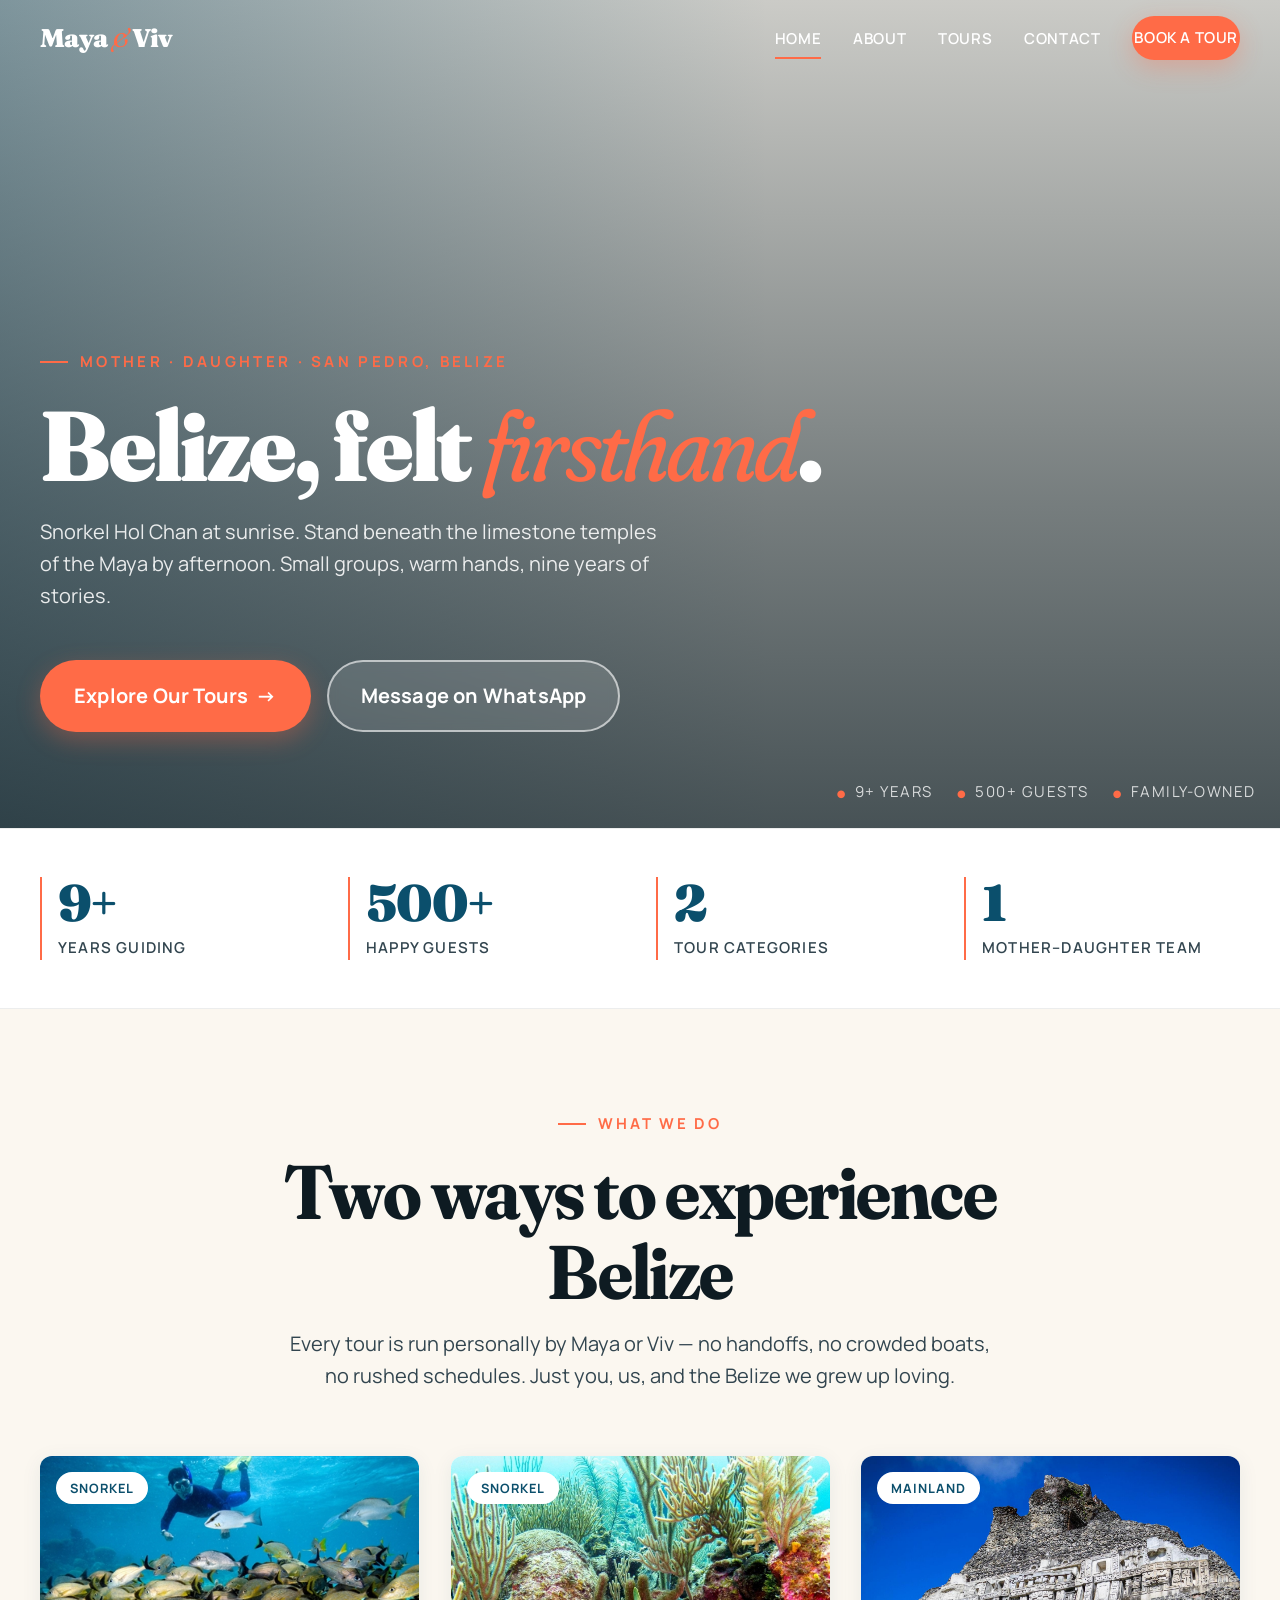
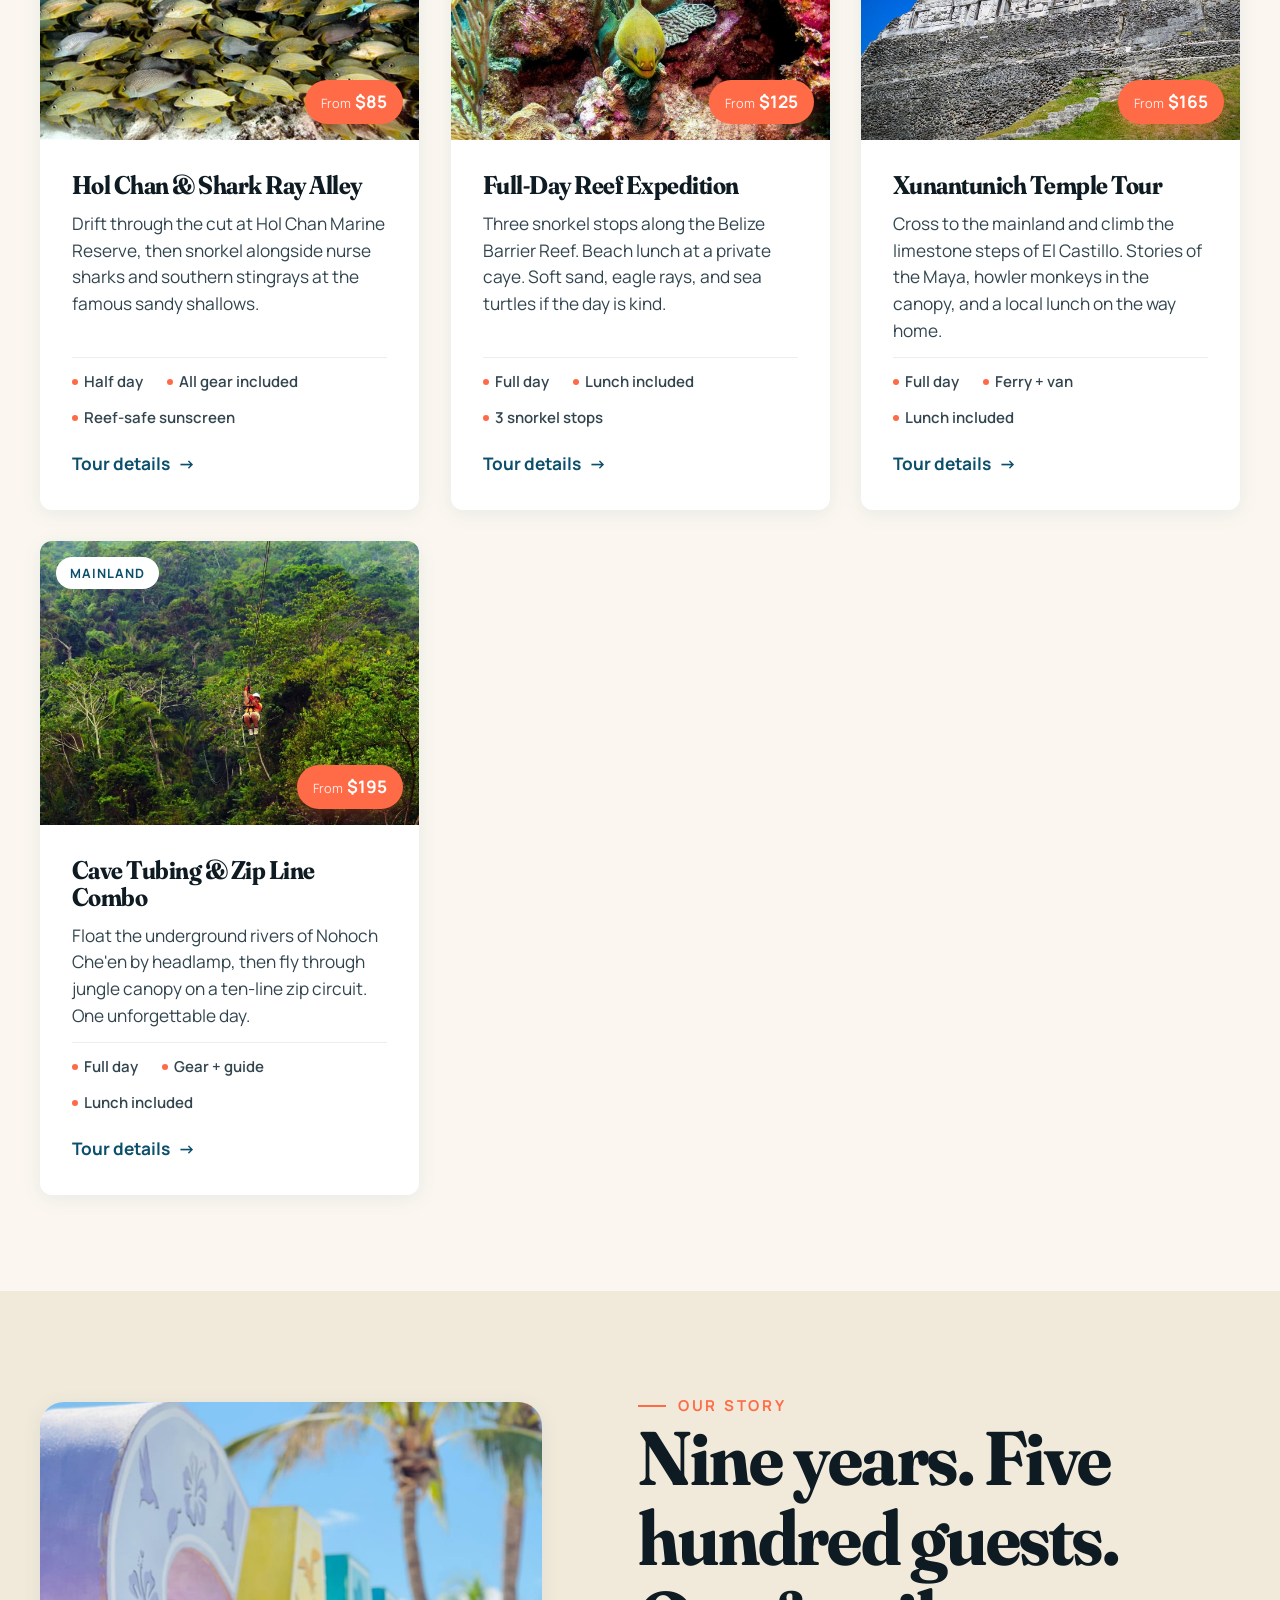
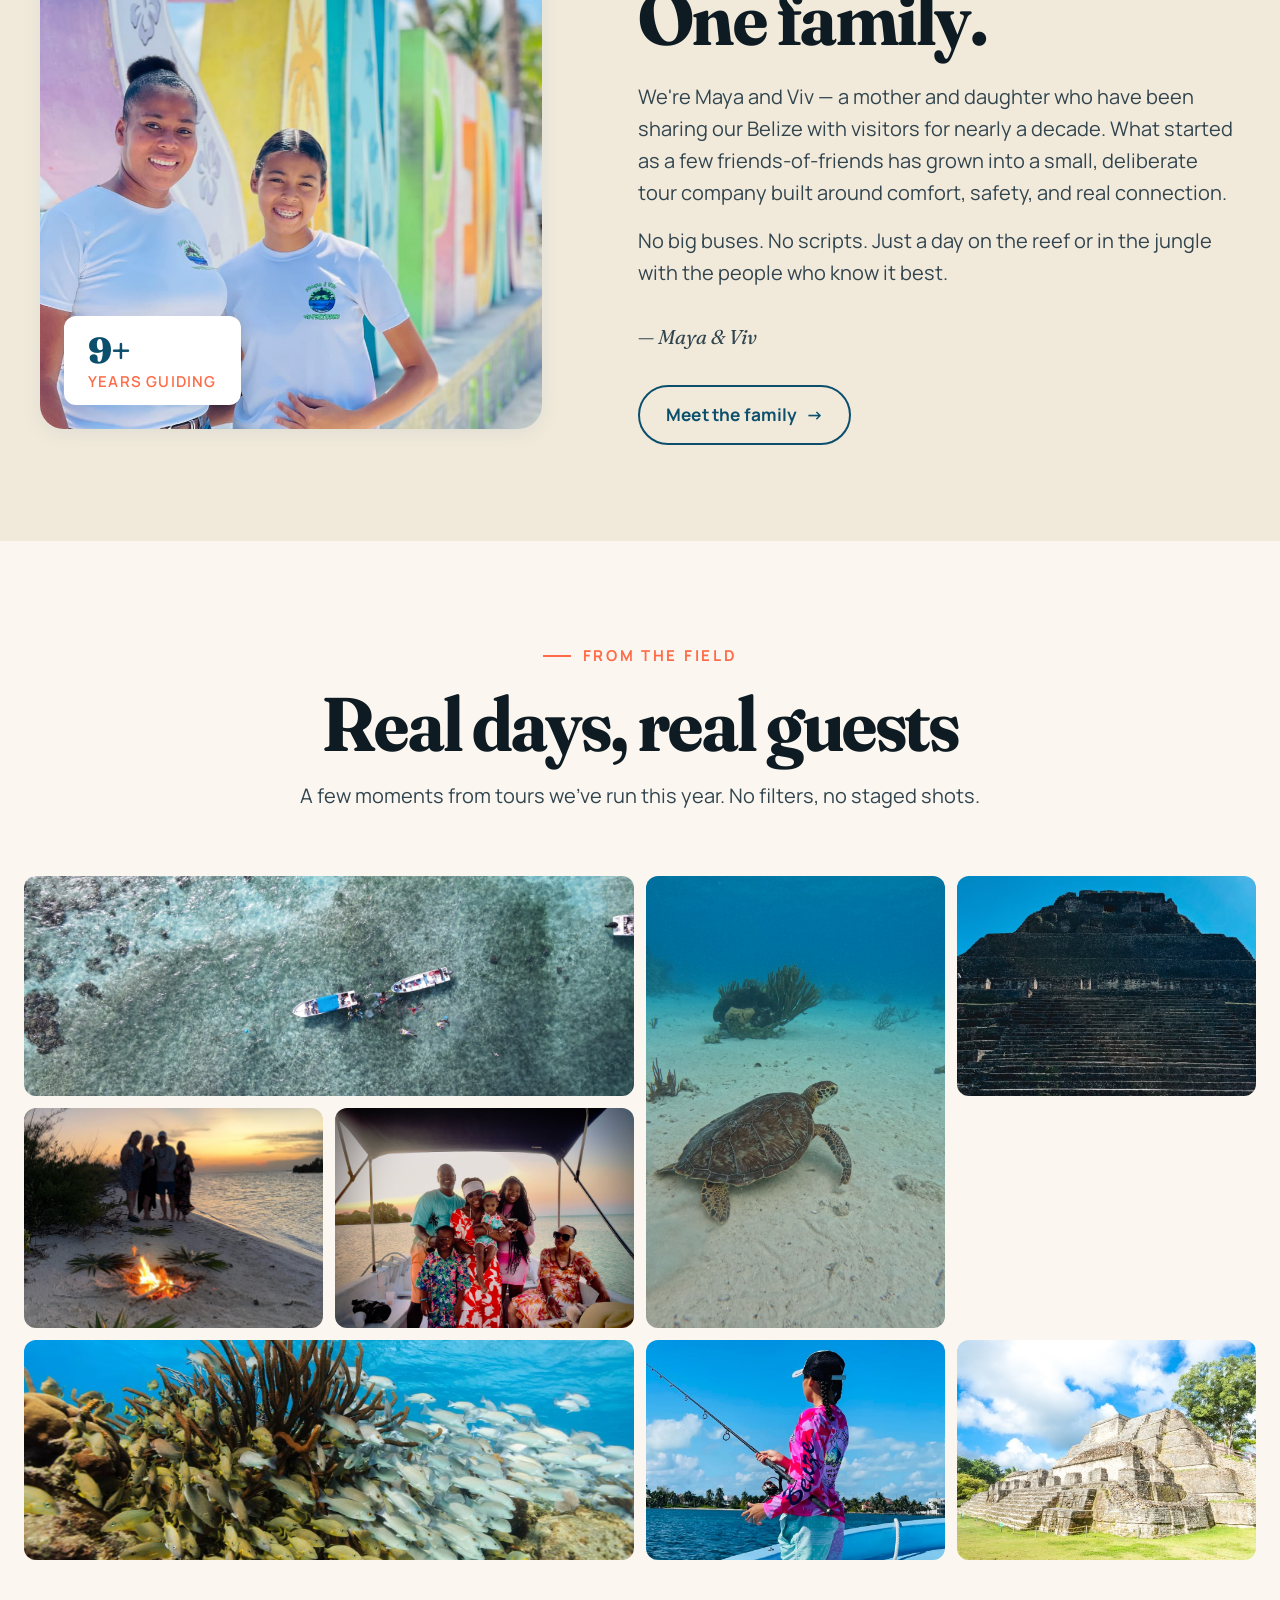
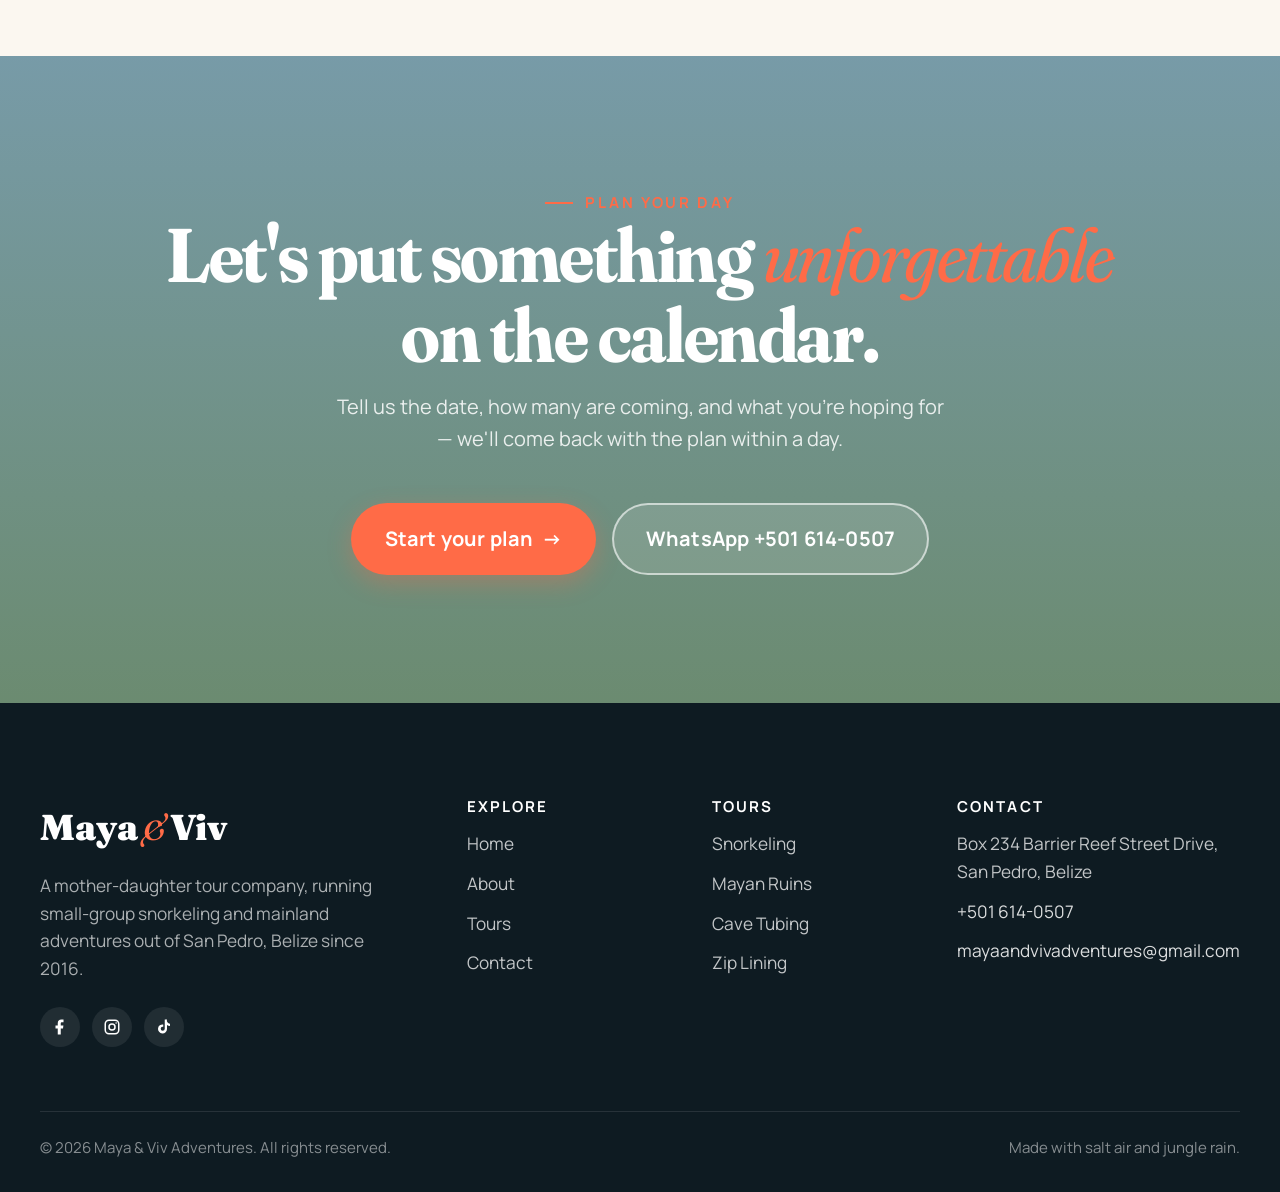
==== index.html @ 6320503e "Initial Maya & Viv Adventures Starter mockup 4-page static site: index, about, tours, contact. Share" ====
<!DOCTYPE html>
<html lang="en">
<head>
  <meta charset="UTF-8" />
  <meta name="viewport" content="width=device-width, initial-scale=1" />
  <title>Maya & Viv Adventures — Belize Tours, Led by Family</title>
  <meta name="description" content="Mother-daughter tour company in San Pedro, Belize. Nine years of small-group snorkeling and mainland adventures across the Belize Barrier Reef and deep into the jungle." />

  <link rel="icon" type="image/svg+xml" href="assets/images/favicon.svg" />
  <link rel="preconnect" href="https://fonts.googleapis.com" />
  <link rel="preconnect" href="https://fonts.gstatic.com" crossorigin />
  <link href="https://fonts.googleapis.com/css2?family=Fraunces:ital,opsz,wght,SOFT@0,9..144,400..900,50..100;1,9..144,400..900,50..100&family=Manrope:wght@400;500;600;700&display=swap" rel="stylesheet" />

  <link rel="stylesheet" href="assets/css/style.css" />
</head>
<body>

  <!-- ===== NAV ===== -->
  <header class="nav" id="nav">
    <div class="container nav-inner">
      <a href="index.html" class="nav-brand" aria-label="Maya & Viv Adventures — Home">
        <span>Maya</span><span class="amp">&amp;</span><span>Viv</span>
      </a>
      <nav aria-label="Primary">
        <ul class="nav-links" id="navLinks">
          <li><a href="index.html" aria-current="page">Home</a></li>
          <li><a href="about.html">About</a></li>
          <li><a href="tours.html">Tours</a></li>
          <li><a href="contact.html">Contact</a></li>
          <li><a href="contact.html" class="btn btn-primary nav-cta">Book a Tour</a></li>
        </ul>
      </nav>
      <button class="nav-toggle" id="navToggle" aria-label="Toggle menu" aria-expanded="false" aria-controls="navLinks">
        <span class="nav-toggle-bar" aria-hidden="true"></span>
      </button>
    </div>
  </header>

  <!-- ===== HERO ===== -->
  <section class="hero" style="--hero-img: url('assets/images/hero-snorkel.jpg');">
    <div class="container">
      <span class="hero-kicker">Mother · Daughter · San Pedro, Belize</span>
      <h1>Belize, felt <em>firsthand</em>.</h1>
      <p class="hero-sub">Snorkel Hol Chan at sunrise. Stand beneath the limestone temples of the Maya by afternoon. Small groups, warm hands, nine years of stories.</p>
      <div class="hero-ctas">
        <a href="tours.html" class="btn btn-primary btn-lg btn-arrow">Explore Our Tours</a>
        <a href="https://wa.me/5016140507" class="btn btn-ghost btn-lg">Message on WhatsApp</a>
      </div>
    </div>
    <div class="hero-meta">
      <span>9+ Years</span>
      <span>500+ Guests</span>
      <span>Family-Owned</span>
    </div>
  </section>

  <!-- ===== TRUST STRIP ===== -->
  <section class="trust-strip">
    <div class="container">
      <div class="trust-grid">
        <div class="trust-item reveal">
          <span class="trust-value">9+</span>
          <span class="trust-label">Years Guiding</span>
        </div>
        <div class="trust-item reveal" data-delay="1">
          <span class="trust-value">500+</span>
          <span class="trust-label">Happy Guests</span>
        </div>
        <div class="trust-item reveal" data-delay="2">
          <span class="trust-value">2</span>
          <span class="trust-label">Tour Categories</span>
        </div>
        <div class="trust-item reveal" data-delay="3">
          <span class="trust-value">1</span>
          <span class="trust-label">Mother–Daughter Team</span>
        </div>
      </div>
    </div>
  </section>

  <!-- ===== FEATURED TOURS ===== -->
  <section class="section" id="tours">
    <div class="container">
      <div class="section-header reveal">
        <span class="eyebrow">What we do</span>
        <h2>Two ways to experience Belize</h2>
        <p>Every tour is run personally by Maya or Viv — no handoffs, no crowded boats, no rushed schedules. Just you, us, and the Belize we grew up loving.</p>
      </div>

      <div class="tour-grid">
        <article class="tour-card reveal">
          <div class="tour-card-media">
            <img src="assets/images/tour-snorkel-1.jpg" alt="Snorkelers over Hol Chan Marine Reserve, Belize" loading="lazy" />
            <span class="tour-card-badge">Snorkel</span>
            <span class="tour-card-price"><small>From</small>$85</span>
          </div>
          <div class="tour-card-body">
            <h3>Hol Chan &amp; Shark Ray Alley</h3>
            <p>Drift through the cut at Hol Chan Marine Reserve, then snorkel alongside nurse sharks and southern stingrays at the famous sandy shallows.</p>
            <div class="tour-card-meta">
              <span>Half day</span>
              <span>All gear included</span>
              <span>Reef-safe sunscreen</span>
            </div>
            <a href="tours.html#snorkel" class="tour-card-link">Tour details</a>
          </div>
        </article>

        <article class="tour-card reveal" data-delay="1">
          <div class="tour-card-media">
            <img src="assets/images/tour-snorkel-2.jpg" alt="Underwater reef photograph from a Belize snorkeling tour" loading="lazy" />
            <span class="tour-card-badge">Snorkel</span>
            <span class="tour-card-price"><small>From</small>$125</span>
          </div>
          <div class="tour-card-body">
            <h3>Full-Day Reef Expedition</h3>
            <p>Three snorkel stops along the Belize Barrier Reef. Beach lunch at a private caye. Soft sand, eagle rays, and sea turtles if the day is kind.</p>
            <div class="tour-card-meta">
              <span>Full day</span>
              <span>Lunch included</span>
              <span>3 snorkel stops</span>
            </div>
            <a href="tours.html#snorkel" class="tour-card-link">Tour details</a>
          </div>
        </article>

        <article class="tour-card reveal" data-delay="2">
          <div class="tour-card-media">
            <img src="assets/images/tour-ruins-1.jpg" alt="Xunantunich Mayan temple complex in western Belize" loading="lazy" />
            <span class="tour-card-badge">Mainland</span>
            <span class="tour-card-price"><small>From</small>$165</span>
          </div>
          <div class="tour-card-body">
            <h3>Xunantunich Temple Tour</h3>
            <p>Cross to the mainland and climb the limestone steps of El Castillo. Stories of the Maya, howler monkeys in the canopy, and a local lunch on the way home.</p>
            <div class="tour-card-meta">
              <span>Full day</span>
              <span>Ferry + van</span>
              <span>Lunch included</span>
            </div>
            <a href="tours.html#mainland" class="tour-card-link">Tour details</a>
          </div>
        </article>

        <article class="tour-card reveal" data-delay="3">
          <div class="tour-card-media">
            <img src="assets/images/tour-cavetubing-1.jpg" alt="Cave tubing adventure in the jungle rivers of Belize" loading="lazy" />
            <span class="tour-card-badge">Mainland</span>
            <span class="tour-card-price"><small>From</small>$195</span>
          </div>
          <div class="tour-card-body">
            <h3>Cave Tubing &amp; Zip Line Combo</h3>
            <p>Float the underground rivers of Nohoch Che'en by headlamp, then fly through jungle canopy on a ten-line zip circuit. One unforgettable day.</p>
            <div class="tour-card-meta">
              <span>Full day</span>
              <span>Gear + guide</span>
              <span>Lunch included</span>
            </div>
            <a href="tours.html#mainland" class="tour-card-link">Tour details</a>
          </div>
        </article>
      </div>
    </div>
  </section>

  <!-- ===== ABOUT TEASER ===== -->
  <section class="section" style="background: var(--sand-deep);">
    <div class="container">
      <div class="split">
        <div class="split-media reveal">
          <img src="assets/images/about-maya-viv.jpg" alt="Maya and Viv, the mother-daughter team in front of the San Pedro sign" loading="lazy" />
          <div class="split-media-badge">
            9+<small>Years Guiding</small>
          </div>
        </div>
        <div class="split-body reveal" data-delay="1">
          <span class="eyebrow">Our story</span>
          <h2>Nine years. Five hundred guests. One family.</h2>
          <p>We're Maya and Viv — a mother and daughter who have been sharing our Belize with visitors for nearly a decade. What started as a few friends-of-friends has grown into a small, deliberate tour company built around comfort, safety, and real connection.</p>
          <p>No big buses. No scripts. Just a day on the reef or in the jungle with the people who know it best.</p>
          <p class="split-signature">— Maya &amp; Viv</p>
          <a href="about.html" class="btn btn-outline btn-arrow">Meet the family</a>
        </div>
      </div>
    </div>
  </section>

  <!-- ===== GALLERY ===== -->
  <section class="section">
    <div class="container-wide">
      <div class="section-header reveal">
        <span class="eyebrow">From the field</span>
        <h2>Real days, real guests</h2>
        <p>A few moments from tours we've run this year. No filters, no staged shots.</p>
      </div>
      <div class="gallery">
        <figure class="gallery-item gallery-item--wide reveal">
          <img src="assets/images/gallery-01.jpg" alt="Aerial view of snorkel boats over the turquoise reef" loading="lazy" />
        </figure>
        <figure class="gallery-item gallery-item--tall reveal" data-delay="1">
          <img src="assets/images/gallery-02.jpg" alt="A green sea turtle gliding over white sand" loading="lazy" />
        </figure>
        <figure class="gallery-item reveal" data-delay="2">
          <img src="assets/images/gallery-03.jpg" alt="Xunantunich Mayan temple stairway" loading="lazy" />
        </figure>
        <figure class="gallery-item reveal" data-delay="3">
          <img src="assets/images/gallery-04.jpg" alt="Beach bonfire at sunset with guests" loading="lazy" />
        </figure>
        <figure class="gallery-item reveal">
          <img src="assets/images/gallery-07.jpg" alt="A family of guests on a sunset boat tour" loading="lazy" />
        </figure>
        <figure class="gallery-item gallery-item--wide reveal" data-delay="1">
          <img src="assets/images/gallery-06.jpg" alt="A school of fish swirling above the reef" loading="lazy" />
        </figure>
        <figure class="gallery-item reveal" data-delay="2">
          <img src="assets/images/gallery-10.jpg" alt="Aerial view of San Pedro waterfront" loading="lazy" />
        </figure>
        <figure class="gallery-item reveal" data-delay="3">
          <img src="assets/images/gallery-11.jpg" alt="A young guest fishing off the bow of the boat" loading="lazy" />
        </figure>
      </div>
    </div>
  </section>

  <!-- ===== BIG CTA BANNER ===== -->
  <section class="cta-banner" style="--cta-img: url('assets/images/cta-banner.jpg');">
    <div class="container reveal">
      <span class="eyebrow" style="color: var(--coral);">Plan your day</span>
      <h2>Let's put something <em>unforgettable</em> on the calendar.</h2>
      <p>Tell us the date, how many are coming, and what you're hoping for — we'll come back with the plan within a day.</p>
      <div class="hero-ctas">
        <a href="contact.html" class="btn btn-primary btn-lg btn-arrow">Start your plan</a>
        <a href="https://wa.me/5016140507" class="btn btn-ghost btn-lg">WhatsApp +501 614-0507</a>
      </div>
    </div>
  </section>

  <!-- ===== FOOTER ===== -->
  <footer class="footer">
    <div class="container">
      <div class="footer-grid">
        <div class="footer-col footer-col--brand">
          <span class="footer-brand">Maya<span class="amp">&amp;</span>Viv</span>
          <p class="footer-about">A mother-daughter tour company, running small-group snorkeling and mainland adventures out of San Pedro, Belize since 2016.</p>
          <div class="footer-social" aria-label="Social media">
            <a href="https://facebook.com" aria-label="Facebook" target="_blank" rel="noopener">
              <svg viewBox="0 0 24 24" fill="currentColor" aria-hidden="true"><path d="M13 22v-8h3l.5-4H13V7.5c0-1.1.4-1.8 2-1.8h1.7V2.1C16.4 2 15.1 2 13.7 2 10.9 2 9 3.7 9 6.9V10H6v4h3v8h4z"/></svg>
            </a>
            <a href="https://instagram.com" aria-label="Instagram" target="_blank" rel="noopener">
              <svg viewBox="0 0 24 24" fill="none" stroke="currentColor" stroke-width="2" aria-hidden="true"><rect x="3" y="3" width="18" height="18" rx="5"/><circle cx="12" cy="12" r="4"/><circle cx="17.5" cy="6.5" r="1" fill="currentColor" stroke="none"/></svg>
            </a>
            <a href="https://tiktok.com" aria-label="TikTok" target="_blank" rel="noopener">
              <svg viewBox="0 0 24 24" fill="currentColor" aria-hidden="true"><path d="M16 2h-3v12.3a2.7 2.7 0 1 1-2.7-2.7c.2 0 .5 0 .7.1V8.6a6 6 0 1 0 5 5.9V9.3a7.1 7.1 0 0 0 4 1.2V7.5A4.1 4.1 0 0 1 16 2z"/></svg>
            </a>
          </div>
        </div>

        <div class="footer-col">
          <h4>Explore</h4>
          <ul class="footer-list">
            <li><a href="index.html">Home</a></li>
            <li><a href="about.html">About</a></li>
            <li><a href="tours.html">Tours</a></li>
            <li><a href="contact.html">Contact</a></li>
          </ul>
        </div>

        <div class="footer-col">
          <h4>Tours</h4>
          <ul class="footer-list">
            <li><a href="tours.html#snorkel">Snorkeling</a></li>
            <li><a href="tours.html#mainland">Mayan Ruins</a></li>
            <li><a href="tours.html#mainland">Cave Tubing</a></li>
            <li><a href="tours.html#mainland">Zip Lining</a></li>
          </ul>
        </div>

        <div class="footer-col footer-contact">
          <h4>Contact</h4>
          <p>Box 234 Barrier Reef Street Drive,<br>San Pedro, Belize</p>
          <p><a href="tel:+5016140507">+501 614-0507</a></p>
          <p><a href="mailto:mayaandvivadventures@gmail.com">mayaandvivadventures@gmail.com</a></p>
        </div>
      </div>

      <div class="footer-bottom">
        <span>© <span id="year"></span> Maya &amp; Viv Adventures. All rights reserved.</span>
        <span>Made with salt air and jungle rain.</span>
      </div>
    </div>
  </footer>

  <script src="assets/js/main.js" defer></script>
</body>
</html>
---- assets/css/style.css ----
/* =========================================================
   Maya & Viv Adventures — Shared Stylesheet
   Design tokens, layout primitives, page sections
   ========================================================= */

/* ---------- Reset ---------- */
*,
*::before,
*::after { box-sizing: border-box; }

html { -webkit-text-size-adjust: 100%; scroll-behavior: smooth; }

body,
h1, h2, h3, h4, h5, h6,
p, figure, blockquote, dl, dd { margin: 0; }

ul[role="list"],
ol[role="list"] { list-style: none; padding: 0; }

a { color: inherit; text-decoration: none; }

img, picture, video, svg {
  display: block;
  max-width: 100%;
  height: auto;
}

button {
  font: inherit;
  cursor: pointer;
  border: 0;
  background: none;
  color: inherit;
}

input, textarea, select {
  font: inherit;
  color: inherit;
}

/* ---------- Design tokens ---------- */
:root {
  /* palette */
  --ink: #0E1B22;
  --ink-soft: #32454F;
  --sand: #FBF7F0;
  --sand-deep: #F1EADB;
  --blue-deep: #0B4F6C;
  --blue-mid: #1B98B8;
  --blue-pale: #CFE9F1;
  --green: #2E5D3A;
  --green-mid: #4F8659;
  --coral: #FF6B47;
  --coral-deep: #E54F2C;
  --white: #FFFFFF;
  --line: rgba(14, 27, 34, 0.08);

  /* typography */
  --display: "Fraunces", "Times New Roman", serif;
  --body: "Manrope", system-ui, -apple-system, "Segoe UI", sans-serif;

  /* type scale (fluid) */
  --step--2: clamp(0.75rem, 0.72rem + 0.15vw, 0.80rem);
  --step--1: clamp(0.88rem, 0.84rem + 0.2vw, 0.94rem);
  --step-0:  clamp(1rem, 0.95rem + 0.25vw, 1.08rem);
  --step-1:  clamp(1.125rem, 1.05rem + 0.4vw, 1.25rem);
  --step-2:  clamp(1.375rem, 1.25rem + 0.6vw, 1.6rem);
  --step-3:  clamp(1.75rem, 1.5rem + 1.2vw, 2.25rem);
  --step-4:  clamp(2.25rem, 1.9rem + 1.7vw, 3.2rem);
  --step-5:  clamp(3rem, 2.4rem + 3vw, 4.75rem);
  --step-6:  clamp(3.75rem, 3rem + 4vw, 6.5rem);

  /* spacing */
  --s-1: 4px;
  --s-2: 8px;
  --s-3: 12px;
  --s-4: 16px;
  --s-5: 24px;
  --s-6: 32px;
  --s-7: 48px;
  --s-8: 64px;
  --s-9: 96px;
  --s-10: 128px;

  /* radii */
  --r-input: 4px;
  --r-card: 12px;
  --r-block: 24px;
  --r-pill: 999px;

  /* shadows */
  --shadow-soft: 0 4px 20px rgba(11, 79, 108, 0.08);
  --shadow-lift: 0 16px 40px rgba(11, 79, 108, 0.18);
  --shadow-inset-top: inset 0 1px 0 rgba(255,255,255,0.5);

  /* motion */
  --ease: cubic-bezier(0.22, 1, 0.36, 1);
  --t-fast: 160ms;
  --t-base: 320ms;
  --t-slow: 600ms;

  /* layout */
  --container: 1200px;
  --container-wide: 1360px;
  --header-h: 76px;
}

/* ---------- Base typography ---------- */
body {
  font-family: var(--body);
  font-size: var(--step-0);
  line-height: 1.6;
  color: var(--ink);
  background: var(--sand);
  -webkit-font-smoothing: antialiased;
  -moz-osx-font-smoothing: grayscale;
  overflow-x: hidden;
}

h1, h2, h3, h4 {
  font-family: var(--display);
  font-weight: 700;
  line-height: 1.05;
  letter-spacing: -0.02em;
  color: var(--ink);
  font-variation-settings: "opsz" 144, "SOFT" 50;
}

h1 { font-size: var(--step-6); font-weight: 900; }
h2 { font-size: var(--step-5); }
h3 { font-size: var(--step-3); }
h4 { font-size: var(--step-2); letter-spacing: -0.01em; }

p { max-width: 62ch; }

.eyebrow {
  font-family: var(--body);
  font-weight: 700;
  font-size: var(--step--1);
  letter-spacing: 0.18em;
  text-transform: uppercase;
  color: var(--coral);
  display: inline-flex;
  align-items: center;
  gap: var(--s-3);
}

.eyebrow::before {
  content: "";
  width: 28px; height: 2px;
  background: var(--coral);
  display: inline-block;
}

/* ---------- Layout primitives ---------- */
.container {
  width: min(100% - 2 * var(--s-5), var(--container));
  margin-inline: auto;
}

.container-wide {
  width: min(100% - 2 * var(--s-5), var(--container-wide));
  margin-inline: auto;
}

.section {
  padding-block: var(--s-9);
}

@media (max-width: 768px) {
  .section { padding-block: var(--s-8); }
}

.section-header {
  text-align: center;
  max-width: 720px;
  margin-inline: auto;
  margin-bottom: var(--s-8);
}

.section-header .eyebrow { margin-bottom: var(--s-4); }
.section-header h2 { margin-bottom: var(--s-4); }
.section-header p { margin-inline: auto; color: var(--ink-soft); font-size: var(--step-1); }

/* ---------- Buttons ---------- */
.btn {
  display: inline-flex;
  align-items: center;
  gap: var(--s-2);
  padding: 14px 26px;
  border-radius: var(--r-pill);
  font-weight: 700;
  font-size: var(--step-0);
  letter-spacing: 0.01em;
  transition: transform var(--t-fast) var(--ease),
              background var(--t-fast) var(--ease),
              color var(--t-fast) var(--ease),
              box-shadow var(--t-base) var(--ease);
  white-space: nowrap;
  cursor: pointer;
  border: 2px solid transparent;
}

.btn:hover { transform: translateY(-2px); }
.btn:active { transform: translateY(0); }

.btn-primary {
  background: var(--coral);
  color: var(--white);
  box-shadow: 0 8px 24px rgba(255, 107, 71, 0.32);
}
.btn-primary:hover {
  background: var(--coral-deep);
  box-shadow: 0 12px 32px rgba(229, 79, 44, 0.4);
}

.btn-ghost {
  background: rgba(255,255,255,0.12);
  color: var(--white);
  border-color: rgba(255,255,255,0.6);
  backdrop-filter: blur(6px);
}
.btn-ghost:hover {
  background: var(--white);
  color: var(--blue-deep);
  border-color: var(--white);
}

.btn-outline {
  background: transparent;
  color: var(--blue-deep);
  border-color: var(--blue-deep);
}
.btn-outline:hover {
  background: var(--blue-deep);
  color: var(--white);
}

.btn-lg { padding: 18px 32px; font-size: var(--step-1); }

.btn-arrow::after {
  content: "→";
  transition: transform var(--t-base) var(--ease);
}
.btn-arrow:hover::after { transform: translateX(4px); }

/* ---------- Nav ---------- */
.nav {
  position: fixed;
  inset: 0 0 auto 0;
  z-index: 100;
  transition: background var(--t-base) var(--ease),
              backdrop-filter var(--t-base) var(--ease),
              box-shadow var(--t-base) var(--ease);
}

.nav-inner {
  height: var(--header-h);
  display: flex;
  align-items: center;
  justify-content: space-between;
  gap: var(--s-6);
}

.nav--solid {
  background: rgba(251, 247, 240, 0.92);
  backdrop-filter: blur(12px);
  box-shadow: 0 1px 0 var(--line);
}

.nav-brand {
  font-family: var(--display);
  font-weight: 900;
  font-size: var(--step-2);
  letter-spacing: -0.02em;
  color: var(--white);
  display: inline-flex;
  align-items: baseline;
  gap: 2px;
  transition: color var(--t-base) var(--ease);
}

.nav-brand .amp {
  color: var(--coral);
  font-style: italic;
  font-weight: 400;
  font-family: var(--display);
  padding: 0 2px;
}

.nav--solid .nav-brand { color: var(--blue-deep); }

.nav-links {
  display: flex;
  gap: var(--s-6);
  list-style: none;
  padding: 0; margin: 0;
  align-items: center;
}

.nav-links a {
  font-size: var(--step--1);
  font-weight: 600;
  color: var(--white);
  letter-spacing: 0.04em;
  text-transform: uppercase;
  position: relative;
  padding: var(--s-2) 0;
  transition: color var(--t-base) var(--ease);
}

.nav--solid .nav-links a { color: var(--ink); }

.nav-links a::after {
  content: "";
  position: absolute;
  inset: auto 0 -2px 0;
  height: 2px;
  background: var(--coral);
  transform: scaleX(0);
  transform-origin: left;
  transition: transform var(--t-base) var(--ease);
}

.nav-links a:hover::after,
.nav-links a[aria-current="page"]::after { transform: scaleX(1); }

.nav-cta {
  padding: 10px 20px;
  font-size: var(--step--1);
}

.nav-toggle {
  display: none;
  width: 40px; height: 40px;
  border-radius: 6px;
  align-items: center;
  justify-content: center;
  color: var(--white);
  transition: color var(--t-base) var(--ease);
}

.nav--solid .nav-toggle { color: var(--ink); }

.nav-toggle-bar {
  width: 22px;
  height: 2px;
  background: currentColor;
  position: relative;
}
.nav-toggle-bar::before,
.nav-toggle-bar::after {
  content: "";
  position: absolute;
  left: 0;
  width: 22px;
  height: 2px;
  background: currentColor;
  transition: transform var(--t-base) var(--ease),
              top var(--t-base) var(--ease);
}
.nav-toggle-bar::before { top: -7px; }
.nav-toggle-bar::after { top: 7px; }

.nav-toggle[aria-expanded="true"] .nav-toggle-bar { background: transparent; }
.nav-toggle[aria-expanded="true"] .nav-toggle-bar::before { top: 0; transform: rotate(45deg); }
.nav-toggle[aria-expanded="true"] .nav-toggle-bar::after { top: 0; transform: rotate(-45deg); }

@media (max-width: 900px) {
  .nav-toggle { display: inline-flex; }
  .nav-links {
    position: fixed;
    inset: var(--header-h) 0 0 0;
    flex-direction: column;
    background: var(--sand);
    padding: var(--s-8) var(--s-6);
    gap: var(--s-6);
    align-items: flex-start;
    transform: translateX(100%);
    transition: transform var(--t-base) var(--ease);
    box-shadow: -8px 0 24px rgba(0,0,0,0.05);
  }
  .nav-links[data-open="true"] { transform: translateX(0); }
  .nav-links a {
    color: var(--ink);
    font-size: var(--step-2);
    font-family: var(--display);
    font-weight: 700;
    letter-spacing: -0.01em;
    text-transform: none;
  }
  .nav-cta { align-self: flex-start; margin-top: var(--s-4); }
}

/* ---------- Hero ---------- */
.hero {
  position: relative;
  min-height: 92vh;
  display: flex;
  align-items: flex-end;
  padding-top: calc(var(--header-h) + var(--s-7));
  padding-bottom: var(--s-9);
  color: var(--white);
  overflow: hidden;
  isolation: isolate;
}

.hero::before {
  content: "";
  position: absolute;
  inset: 0;
  background-image: var(--hero-img, linear-gradient(135deg, var(--blue-deep), var(--blue-mid)));
  background-size: cover;
  background-position: center;
  z-index: -2;
  transform: scale(1.04);
}

.hero::after {
  content: "";
  position: absolute;
  inset: 0;
  background:
    linear-gradient(180deg, rgba(11,27,34,0.2) 0%, rgba(11,27,34,0.55) 60%, rgba(11,27,34,0.75) 100%),
    linear-gradient(90deg, rgba(11,79,108,0.4) 0%, rgba(11,79,108,0) 60%);
  z-index: -1;
}

.hero-kicker {
  font-family: var(--body);
  font-weight: 700;
  letter-spacing: 0.22em;
  text-transform: uppercase;
  font-size: var(--step--1);
  color: var(--coral);
  margin-bottom: var(--s-5);
  display: inline-flex;
  align-items: center;
  gap: var(--s-3);
}
.hero-kicker::before {
  content: "";
  display: inline-block;
  width: 28px; height: 2px; background: var(--coral);
}

.hero h1 {
  color: var(--white);
  max-width: 16ch;
  font-size: var(--step-6);
  font-weight: 900;
  line-height: 0.95;
  margin-bottom: var(--s-5);
}

.hero h1 em {
  font-style: italic;
  font-weight: 400;
  color: var(--coral);
  font-family: var(--display);
  font-variation-settings: "opsz" 144, "SOFT" 100;
}

.hero-sub {
  max-width: 52ch;
  font-size: var(--step-1);
  color: rgba(255,255,255,0.88);
  margin-bottom: var(--s-7);
}

.hero-ctas {
  display: flex;
  flex-wrap: wrap;
  gap: var(--s-4);
}

.hero-meta {
  position: absolute;
  right: var(--s-5);
  bottom: var(--s-5);
  display: flex;
  gap: var(--s-5);
  align-items: center;
  color: rgba(255,255,255,0.78);
  font-size: var(--step--1);
  letter-spacing: 0.1em;
  text-transform: uppercase;
  z-index: 1;
}

.hero-meta span::before {
  content: "●";
  color: var(--coral);
  margin-right: var(--s-2);
  font-size: 10px;
}

@media (max-width: 768px) {
  .hero-meta { display: none; }
}

/* hero — inner pages (shorter, gradient only) */
.page-hero {
  position: relative;
  padding-top: calc(var(--header-h) + var(--s-9));
  padding-bottom: var(--s-8);
  color: var(--white);
  overflow: hidden;
  isolation: isolate;
}

.page-hero::before {
  content: "";
  position: absolute;
  inset: 0;
  background-image: var(--hero-img, linear-gradient(135deg, var(--blue-deep), var(--blue-mid)));
  background-size: cover;
  background-position: center;
  z-index: -2;
}

.page-hero::after {
  content: "";
  position: absolute;
  inset: 0;
  background: linear-gradient(180deg, rgba(11,79,108,0.55), rgba(11,27,34,0.82));
  z-index: -1;
}

.page-hero h1 {
  color: var(--white);
  font-size: var(--step-5);
  max-width: 18ch;
}
.page-hero h1 em {
  font-style: italic;
  font-weight: 400;
  color: var(--coral);
}
.page-hero p {
  color: rgba(255,255,255,0.85);
  font-size: var(--step-1);
  margin-top: var(--s-4);
  max-width: 52ch;
}
.page-hero .eyebrow { color: var(--coral); margin-bottom: var(--s-5); }

/* ---------- Trust strip ---------- */
.trust-strip {
  background: var(--white);
  padding: var(--s-7) 0;
  border-block: 1px solid var(--line);
}

.trust-grid {
  display: grid;
  grid-template-columns: repeat(4, 1fr);
  gap: var(--s-6);
  align-items: center;
}

.trust-item {
  display: flex;
  flex-direction: column;
  align-items: flex-start;
  gap: var(--s-2);
  padding-left: var(--s-4);
  border-left: 2px solid var(--coral);
}

.trust-value {
  font-family: var(--display);
  font-weight: 900;
  font-size: var(--step-4);
  color: var(--blue-deep);
  line-height: 1;
  letter-spacing: -0.03em;
}

.trust-label {
  font-size: var(--step--1);
  color: var(--ink-soft);
  letter-spacing: 0.08em;
  text-transform: uppercase;
  font-weight: 600;
}

@media (max-width: 900px) {
  .trust-grid { grid-template-columns: repeat(2, 1fr); gap: var(--s-6) var(--s-5); }
}

/* ---------- Tour cards ---------- */
.tour-grid {
  display: grid;
  grid-template-columns: repeat(auto-fit, minmax(280px, 1fr));
  gap: var(--s-6);
}

.tour-grid--2 { grid-template-columns: repeat(2, 1fr); }
@media (max-width: 900px) { .tour-grid--2 { grid-template-columns: 1fr; } }

.tour-card {
  position: relative;
  background: var(--white);
  border-radius: var(--r-card);
  overflow: hidden;
  box-shadow: var(--shadow-soft);
  display: flex;
  flex-direction: column;
  transition: transform var(--t-base) var(--ease),
              box-shadow var(--t-base) var(--ease);
}

.tour-card:hover {
  transform: translateY(-6px);
  box-shadow: var(--shadow-lift);
}

.tour-card-media {
  position: relative;
  aspect-ratio: 4 / 3;
  overflow: hidden;
}

.tour-card-media img {
  width: 100%;
  height: 100%;
  object-fit: cover;
  transition: transform var(--t-slow) var(--ease),
              filter var(--t-slow) var(--ease);
}

.tour-card:hover .tour-card-media img {
  transform: scale(1.06);
  filter: brightness(1.04) saturate(1.08);
}

.tour-card-badge {
  position: absolute;
  top: var(--s-4);
  left: var(--s-4);
  background: var(--white);
  color: var(--blue-deep);
  padding: 6px 14px;
  border-radius: var(--r-pill);
  font-size: var(--step--2);
  font-weight: 700;
  letter-spacing: 0.08em;
  text-transform: uppercase;
}

.tour-card-price {
  position: absolute;
  bottom: var(--s-4);
  right: var(--s-4);
  background: var(--coral);
  color: var(--white);
  padding: 8px 16px;
  border-radius: var(--r-pill);
  font-weight: 700;
  font-size: var(--step-0);
  box-shadow: 0 8px 20px rgba(255,107,71,0.35);
}
.tour-card-price small {
  font-size: var(--step--2);
  font-weight: 400;
  opacity: 0.85;
  margin-right: 4px;
}

.tour-card-body {
  padding: var(--s-6);
  display: flex;
  flex-direction: column;
  gap: var(--s-3);
  flex-grow: 1;
}

.tour-card-body h3 {
  font-size: var(--step-2);
  margin-bottom: 0;
}

.tour-card-body p {
  color: var(--ink-soft);
  font-size: var(--step-0);
  line-height: 1.55;
}

.tour-card-meta {
  display: flex;
  flex-wrap: wrap;
  gap: var(--s-3) var(--s-5);
  font-size: var(--step--1);
  color: var(--ink-soft);
  font-weight: 600;
  padding-top: var(--s-3);
  border-top: 1px solid var(--line);
  margin-top: auto;
}

.tour-card-meta span {
  display: inline-flex;
  align-items: center;
  gap: 6px;
}

.tour-card-meta span::before {
  content: "";
  display: inline-block;
  width: 6px; height: 6px;
  background: var(--coral);
  border-radius: 50%;
}

.tour-card-link {
  display: inline-flex;
  align-items: center;
  gap: var(--s-2);
  color: var(--blue-deep);
  font-weight: 700;
  font-size: var(--step-0);
  margin-top: var(--s-2);
  transition: gap var(--t-base) var(--ease), color var(--t-base) var(--ease);
}
.tour-card-link::after { content: "→"; transition: transform var(--t-base) var(--ease); }
.tour-card-link:hover { color: var(--coral); }
.tour-card-link:hover::after { transform: translateX(6px); }

/* ---------- About teaser (split) ---------- */
.split {
  display: grid;
  grid-template-columns: 5fr 6fr;
  gap: var(--s-9);
  align-items: center;
}

.split--reverse { grid-template-columns: 6fr 5fr; }
.split--reverse .split-media { order: 2; }

@media (max-width: 900px) {
  .split { grid-template-columns: 1fr; gap: var(--s-7); }
  .split--reverse .split-media { order: 0; }
}

.split-media {
  position: relative;
  border-radius: var(--r-block);
  overflow: hidden;
  aspect-ratio: 4 / 5;
  box-shadow: var(--shadow-soft);
}
.split-media img {
  width: 100%; height: 100%;
  object-fit: cover;
}

.split-media-badge {
  position: absolute;
  bottom: var(--s-5);
  left: var(--s-5);
  background: var(--white);
  color: var(--blue-deep);
  padding: var(--s-4) var(--s-5);
  border-radius: var(--r-card);
  font-family: var(--display);
  font-weight: 900;
  font-size: var(--step-3);
  line-height: 1;
  letter-spacing: -0.02em;
  box-shadow: var(--shadow-soft);
}
.split-media-badge small {
  display: block;
  font-family: var(--body);
  font-weight: 600;
  font-size: var(--step--1);
  color: var(--coral);
  margin-top: 6px;
  letter-spacing: 0.08em;
  text-transform: uppercase;
}

.split-body h2 { margin-bottom: var(--s-5); }
.split-body p { margin-bottom: var(--s-4); font-size: var(--step-1); color: var(--ink-soft); }
.split-body p:last-of-type { margin-bottom: var(--s-6); }

.split-signature {
  font-family: var(--display);
  font-style: italic;
  font-weight: 400;
  color: var(--blue-deep);
  font-size: var(--step-2);
  margin-top: var(--s-6);
}

/* ---------- Gallery ---------- */
.gallery {
  display: grid;
  grid-template-columns: repeat(4, 1fr);
  grid-auto-rows: 220px;
  gap: var(--s-3);
}

.gallery-item {
  position: relative;
  overflow: hidden;
  border-radius: var(--r-card);
  background: var(--sand-deep);
}

.gallery-item img {
  width: 100%; height: 100%;
  object-fit: cover;
  transition: transform var(--t-slow) var(--ease),
              filter var(--t-base) var(--ease);
}

.gallery-item:hover img {
  transform: scale(1.08);
  filter: brightness(1.05) saturate(1.1);
}

.gallery-item--wide { grid-column: span 2; }
.gallery-item--tall { grid-row: span 2; }

@media (max-width: 900px) {
  .gallery { grid-template-columns: repeat(2, 1fr); grid-auto-rows: 180px; }
  .gallery-item--wide { grid-column: span 2; }
  .gallery-item--tall { grid-row: span 1; }
}

/* ---------- Big CTA banner ---------- */
.cta-banner {
  position: relative;
  padding-block: var(--s-10);
  color: var(--white);
  text-align: center;
  overflow: hidden;
  isolation: isolate;
}

.cta-banner::before {
  content: "";
  position: absolute; inset: 0;
  background-image: var(--cta-img, linear-gradient(135deg, var(--blue-deep), var(--green)));
  background-size: cover; background-position: center;
  z-index: -2;
}

.cta-banner::after {
  content: "";
  position: absolute; inset: 0;
  background: linear-gradient(180deg, rgba(11,79,108,0.55), rgba(46,93,58,0.7));
  z-index: -1;
}

.cta-banner h2 {
  color: var(--white);
  font-size: var(--step-5);
  max-width: 20ch;
  margin-inline: auto;
  margin-bottom: var(--s-4);
}
.cta-banner h2 em {
  font-style: italic;
  color: var(--coral);
  font-weight: 400;
}
.cta-banner p {
  max-width: 52ch;
  margin-inline: auto;
  color: rgba(255,255,255,0.85);
  font-size: var(--step-1);
  margin-bottom: var(--s-7);
}
.cta-banner .hero-ctas { justify-content: center; }

/* ---------- Footer ---------- */
.footer {
  background: var(--ink);
  color: rgba(255,255,255,0.75);
  padding-top: var(--s-9);
  padding-bottom: var(--s-6);
}

.footer-grid {
  display: grid;
  grid-template-columns: 2fr 1fr 1fr 1.5fr;
  gap: var(--s-8);
  padding-bottom: var(--s-8);
  border-bottom: 1px solid rgba(255,255,255,0.1);
}

@media (max-width: 900px) {
  .footer-grid { grid-template-columns: 1fr 1fr; gap: var(--s-7); }
  .footer-col--brand { grid-column: span 2; }
}

.footer-brand {
  font-family: var(--display);
  font-weight: 900;
  font-size: var(--step-3);
  color: var(--white);
  display: inline-flex; align-items: baseline; gap: 2px;
  margin-bottom: var(--s-4);
}
.footer-brand .amp { color: var(--coral); font-weight: 400; font-style: italic; padding: 0 2px; }

.footer-about {
  color: rgba(255,255,255,0.65);
  max-width: 36ch;
  margin-bottom: var(--s-5);
}

.footer h4 {
  color: var(--white);
  font-family: var(--body);
  font-size: var(--step--1);
  letter-spacing: 0.14em;
  text-transform: uppercase;
  margin-bottom: var(--s-4);
  font-weight: 700;
}

.footer-list { list-style: none; padding: 0; margin: 0; display: flex; flex-direction: column; gap: var(--s-3); }
.footer-list a { transition: color var(--t-fast) var(--ease); font-size: var(--step-0); }
.footer-list a:hover { color: var(--coral); }

.footer-contact p { font-size: var(--step-0); margin-bottom: var(--s-3); max-width: none; }
.footer-contact a { color: rgba(255,255,255,0.85); }
.footer-contact a:hover { color: var(--coral); }

.footer-social {
  display: flex;
  gap: var(--s-3);
  margin-top: var(--s-4);
}
.footer-social a {
  width: 40px; height: 40px;
  display: inline-flex; align-items: center; justify-content: center;
  background: rgba(255,255,255,0.08);
  border-radius: 50%;
  color: var(--white);
  transition: background var(--t-fast) var(--ease), transform var(--t-fast) var(--ease);
}
.footer-social a:hover {
  background: var(--coral);
  transform: translateY(-2px);
}

.footer-social svg { width: 18px; height: 18px; }

.footer-bottom {
  display: flex;
  justify-content: space-between;
  align-items: center;
  padding-top: var(--s-5);
  font-size: var(--step--1);
  color: rgba(255,255,255,0.5);
  flex-wrap: wrap;
  gap: var(--s-3);
}

.footer-bottom a { color: inherit; }
.footer-bottom a:hover { color: var(--coral); }

/* ---------- About page ---------- */
.pull-quote {
  margin: var(--s-8) 0;
  padding: var(--s-6) var(--s-7);
  background: var(--blue-pale);
  border-radius: var(--r-block);
  border-left: 4px solid var(--coral);
  font-family: var(--display);
  font-style: italic;
  font-size: var(--step-3);
  line-height: 1.3;
  color: var(--blue-deep);
  max-width: none;
  letter-spacing: -0.01em;
}

.stats-band {
  background: var(--blue-deep);
  color: var(--white);
  border-radius: var(--r-block);
  padding: var(--s-8);
  display: grid;
  grid-template-columns: repeat(4, 1fr);
  gap: var(--s-6);
  position: relative;
  overflow: hidden;
}

.stats-band::before {
  content: "";
  position: absolute;
  width: 220px; height: 220px;
  border-radius: 50%;
  background: radial-gradient(circle, rgba(255,107,71,0.3), transparent 70%);
  right: -40px; top: -40px;
  pointer-events: none;
}

.stats-band .stat-value {
  font-family: var(--display);
  font-weight: 900;
  font-size: var(--step-5);
  color: var(--coral);
  line-height: 1;
  letter-spacing: -0.03em;
  margin-bottom: var(--s-2);
}

.stats-band .stat-label {
  font-size: var(--step--1);
  color: rgba(255,255,255,0.75);
  letter-spacing: 0.08em;
  text-transform: uppercase;
  font-weight: 600;
}

@media (max-width: 900px) {
  .stats-band { grid-template-columns: repeat(2, 1fr); padding: var(--s-7) var(--s-5); }
}

.values-grid {
  display: grid;
  grid-template-columns: repeat(3, 1fr);
  gap: var(--s-6);
}

.value-card {
  padding: var(--s-6);
  background: var(--white);
  border-radius: var(--r-card);
  border: 1px solid var(--line);
  transition: transform var(--t-base) var(--ease),
              box-shadow var(--t-base) var(--ease),
              border-color var(--t-base) var(--ease);
}

.value-card:hover {
  transform: translateY(-4px);
  box-shadow: var(--shadow-lift);
  border-color: transparent;
}

.value-icon {
  width: 56px; height: 56px;
  display: inline-flex; align-items: center; justify-content: center;
  background: var(--blue-pale);
  color: var(--blue-deep);
  border-radius: 50%;
  margin-bottom: var(--s-4);
}
.value-icon svg { width: 26px; height: 26px; }

.value-card h3 {
  font-size: var(--step-2);
  margin-bottom: var(--s-3);
}

.value-card p {
  color: var(--ink-soft);
  font-size: var(--step-0);
}

@media (max-width: 900px) {
  .values-grid { grid-template-columns: 1fr; }
}

/* ---------- Tours page ---------- */
.tour-category {
  margin-bottom: var(--s-10);
}

.tour-category-head {
  display: grid;
  grid-template-columns: auto 1fr;
  gap: var(--s-7);
  align-items: end;
  margin-bottom: var(--s-7);
  padding-bottom: var(--s-5);
  border-bottom: 1px solid var(--line);
}

.tour-category-head h2 { font-size: var(--step-4); }
.tour-category-head p { max-width: 52ch; color: var(--ink-soft); }

@media (max-width: 900px) {
  .tour-category-head { grid-template-columns: 1fr; gap: var(--s-4); align-items: start; }
}

.included-strip {
  background: var(--white);
  border-radius: var(--r-block);
  padding: var(--s-7);
  display: grid;
  grid-template-columns: repeat(5, 1fr);
  gap: var(--s-5);
  box-shadow: var(--shadow-soft);
}

.included-item {
  display: flex;
  flex-direction: column;
  align-items: center;
  text-align: center;
  gap: var(--s-2);
}

.included-icon {
  width: 48px; height: 48px;
  color: var(--coral);
  display: inline-flex; align-items: center; justify-content: center;
}
.included-icon svg { width: 32px; height: 32px; }

.included-item span {
  font-weight: 700;
  font-size: var(--step-0);
  color: var(--ink);
}

@media (max-width: 900px) {
  .included-strip { grid-template-columns: repeat(2, 1fr); gap: var(--s-6) var(--s-4); }
}

/* ---------- Contact page ---------- */
.contact-grid {
  display: grid;
  grid-template-columns: 1.3fr 1fr;
  gap: var(--s-9);
  align-items: start;
}

@media (max-width: 900px) {
  .contact-grid { grid-template-columns: 1fr; gap: var(--s-8); }
}

.contact-form {
  background: var(--white);
  padding: var(--s-7);
  border-radius: var(--r-block);
  box-shadow: var(--shadow-soft);
  display: flex;
  flex-direction: column;
  gap: var(--s-5);
}

.form-grid {
  display: grid;
  grid-template-columns: 1fr 1fr;
  gap: var(--s-5);
}
@media (max-width: 600px) {
  .form-grid { grid-template-columns: 1fr; }
}

.form-field { display: flex; flex-direction: column; gap: var(--s-2); }

.form-field label {
  font-size: var(--step--1);
  font-weight: 700;
  color: var(--ink);
  letter-spacing: 0.04em;
  text-transform: uppercase;
}

.form-field input,
.form-field select,
.form-field textarea {
  padding: 14px 16px;
  border: 1.5px solid var(--line);
  border-radius: var(--r-input);
  background: var(--sand);
  font-size: var(--step-0);
  transition: border-color var(--t-fast) var(--ease),
              background var(--t-fast) var(--ease);
  color: var(--ink);
  font-family: var(--body);
}

.form-field textarea { resize: vertical; min-height: 120px; }

.form-field input:focus,
.form-field select:focus,
.form-field textarea:focus {
  outline: none;
  border-color: var(--blue-mid);
  background: var(--white);
}

.form-status {
  font-size: var(--step--1);
  font-weight: 600;
  padding: var(--s-3) var(--s-4);
  border-radius: var(--r-input);
  display: none;
}
.form-status[data-state="success"] {
  display: block;
  background: rgba(46,93,58,0.08);
  color: var(--green);
  border-left: 3px solid var(--green);
}
.form-status[data-state="error"] {
  display: block;
  background: rgba(229,79,44,0.08);
  color: var(--coral-deep);
  border-left: 3px solid var(--coral-deep);
}

.contact-info {
  display: flex;
  flex-direction: column;
  gap: var(--s-6);
}

.contact-info-block {
  background: var(--white);
  padding: var(--s-6);
  border-radius: var(--r-card);
  border: 1px solid var(--line);
}

.contact-info-block h4 {
  font-family: var(--body);
  font-size: var(--step--1);
  letter-spacing: 0.14em;
  text-transform: uppercase;
  color: var(--coral);
  margin-bottom: var(--s-3);
  font-weight: 700;
}
.contact-info-block p,
.contact-info-block a {
  font-size: var(--step-1);
  color: var(--ink);
  font-weight: 500;
  line-height: 1.5;
}
.contact-info-block a:hover { color: var(--coral); }

.contact-social {
  display: flex;
  gap: var(--s-3);
  margin-top: var(--s-3);
}
.contact-social a {
  width: 42px; height: 42px;
  background: var(--blue-pale);
  color: var(--blue-deep);
  display: inline-flex; align-items: center; justify-content: center;
  border-radius: 50%;
  transition: background var(--t-fast) var(--ease), color var(--t-fast) var(--ease), transform var(--t-fast) var(--ease);
}
.contact-social a:hover {
  background: var(--coral);
  color: var(--white);
  transform: translateY(-2px);
}
.contact-social svg { width: 18px; height: 18px; }

.map-wrap {
  margin-top: var(--s-8);
  border-radius: var(--r-block);
  overflow: hidden;
  box-shadow: var(--shadow-soft);
  height: 420px;
}
.map-wrap iframe { width: 100%; height: 100%; border: 0; display: block; }

/* ---------- Scroll reveal ---------- */
.reveal {
  opacity: 0;
  transform: translateY(16px);
  transition: opacity var(--t-slow) var(--ease),
              transform var(--t-slow) var(--ease);
  will-change: opacity, transform;
}

.reveal.is-visible {
  opacity: 1;
  transform: translateY(0);
}

.reveal[data-delay="1"] { transition-delay: 80ms; }
.reveal[data-delay="2"] { transition-delay: 160ms; }
.reveal[data-delay="3"] { transition-delay: 240ms; }
.reveal[data-delay="4"] { transition-delay: 320ms; }

@media (prefers-reduced-motion: reduce) {
  *, *::before, *::after {
    animation-duration: 0.01ms !important;
    animation-iteration-count: 1 !important;
    transition-duration: 0.01ms !important;
    scroll-behavior: auto !important;
  }
  .reveal { opacity: 1; transform: none; }
}

/* ---------- Utilities ---------- */
.sr-only {
  position: absolute;
  width: 1px; height: 1px;
  padding: 0; margin: -1px;
  overflow: hidden; clip: rect(0,0,0,0);
  white-space: nowrap; border: 0;
}

.text-center { text-align: center; }
.mt-7 { margin-top: var(--s-7); }
.mb-6 { margin-bottom: var(--s-6); }
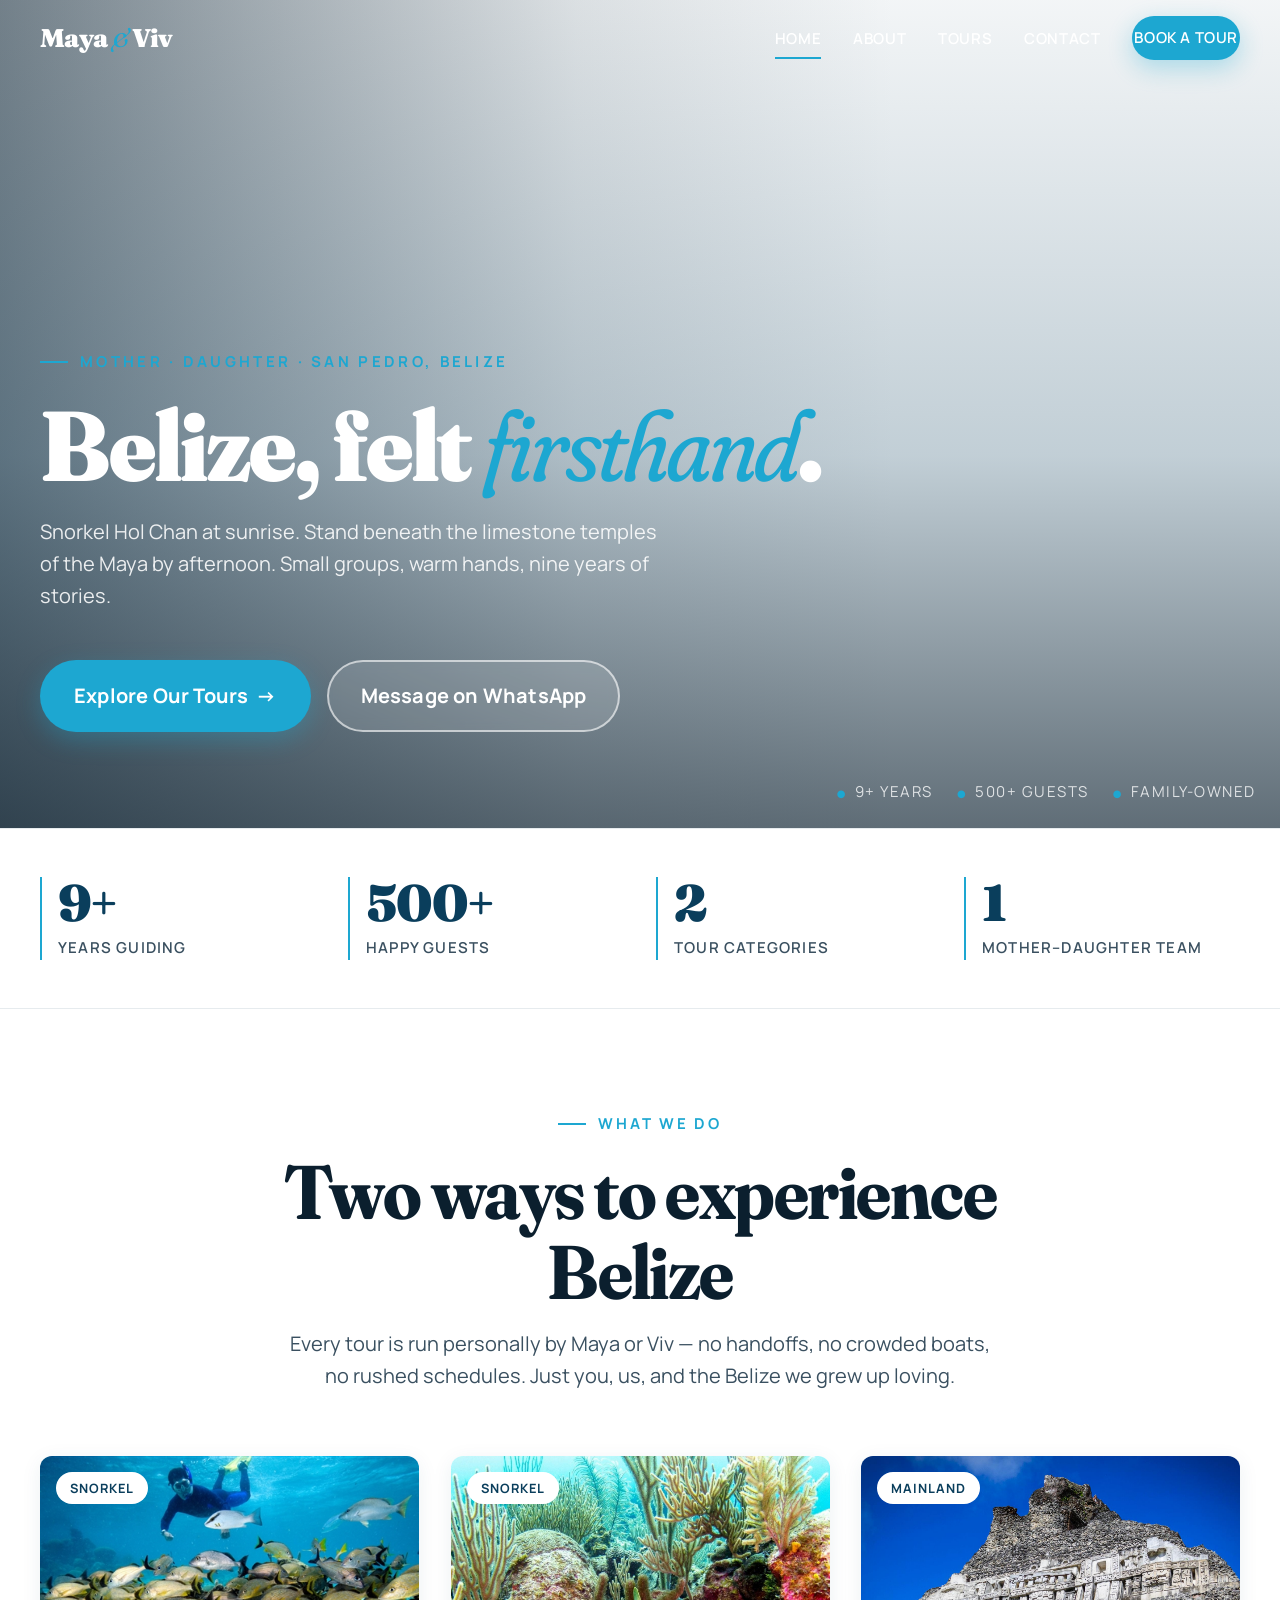
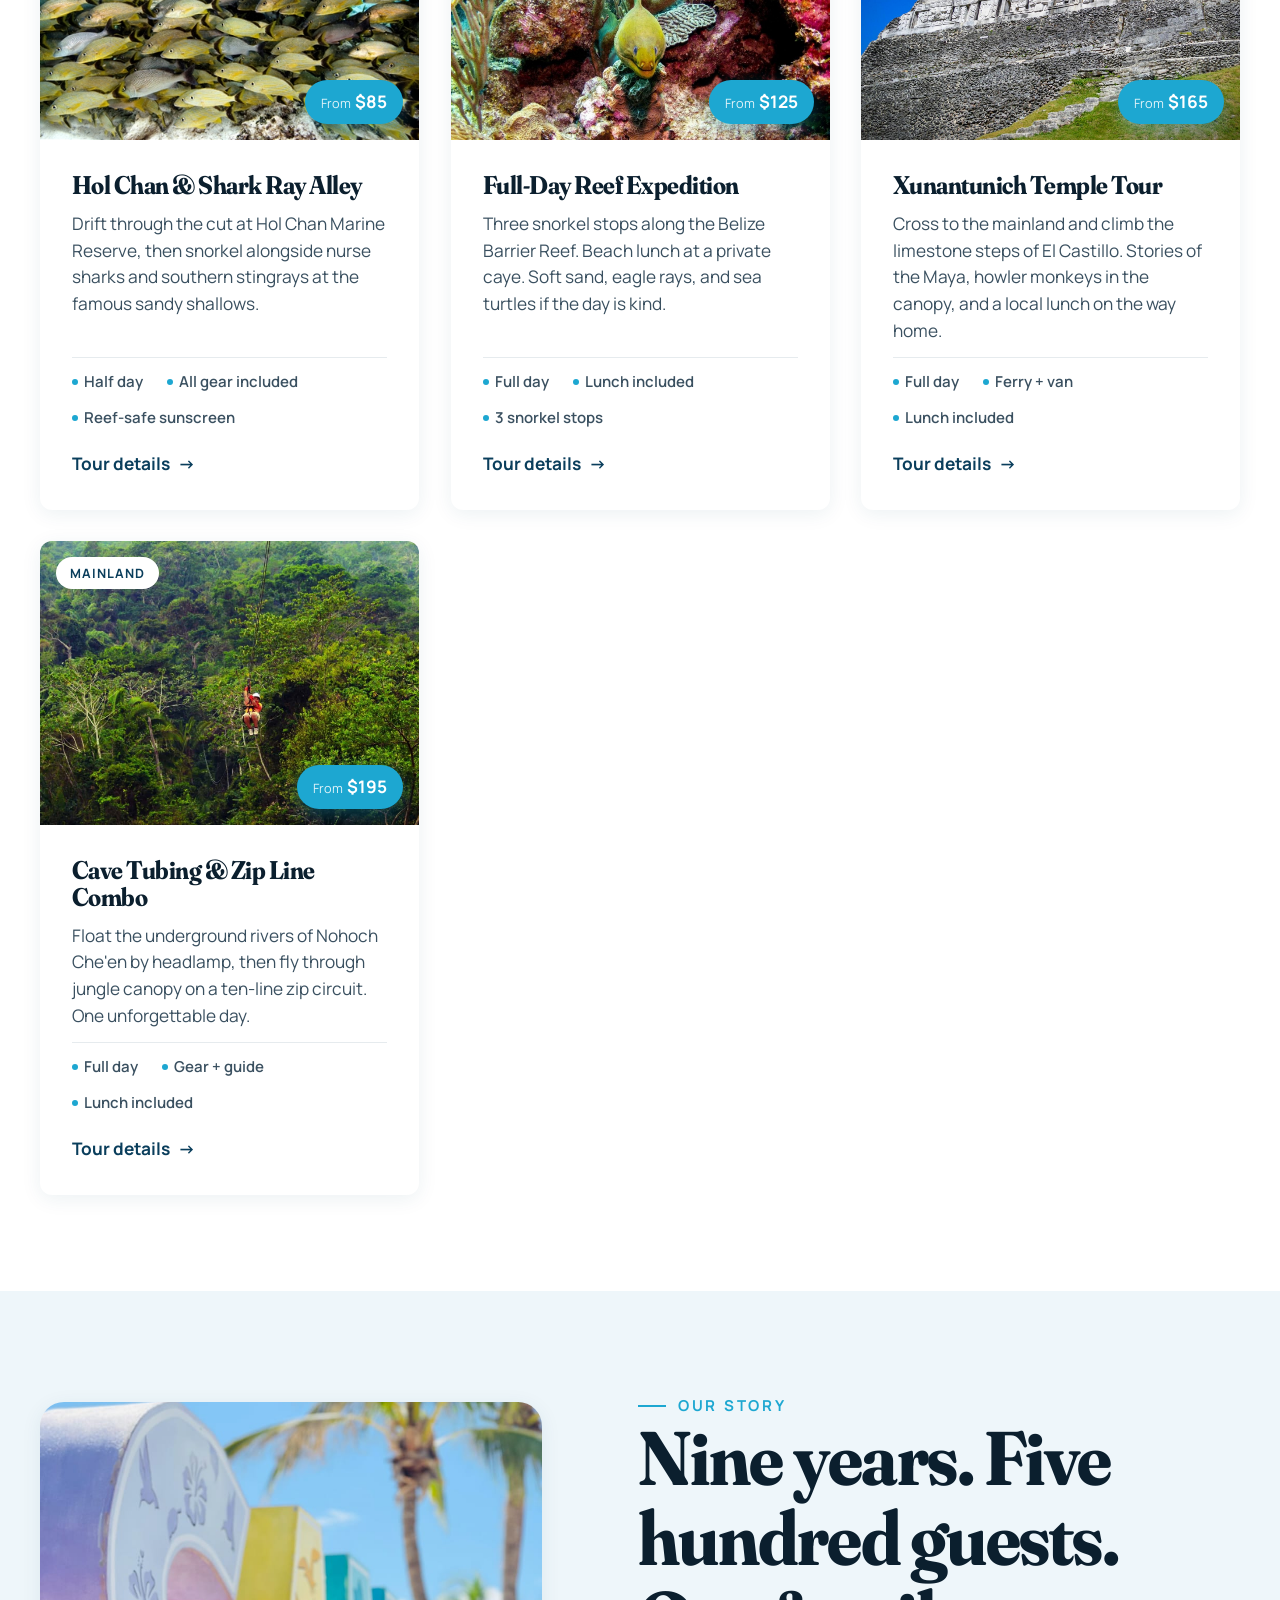
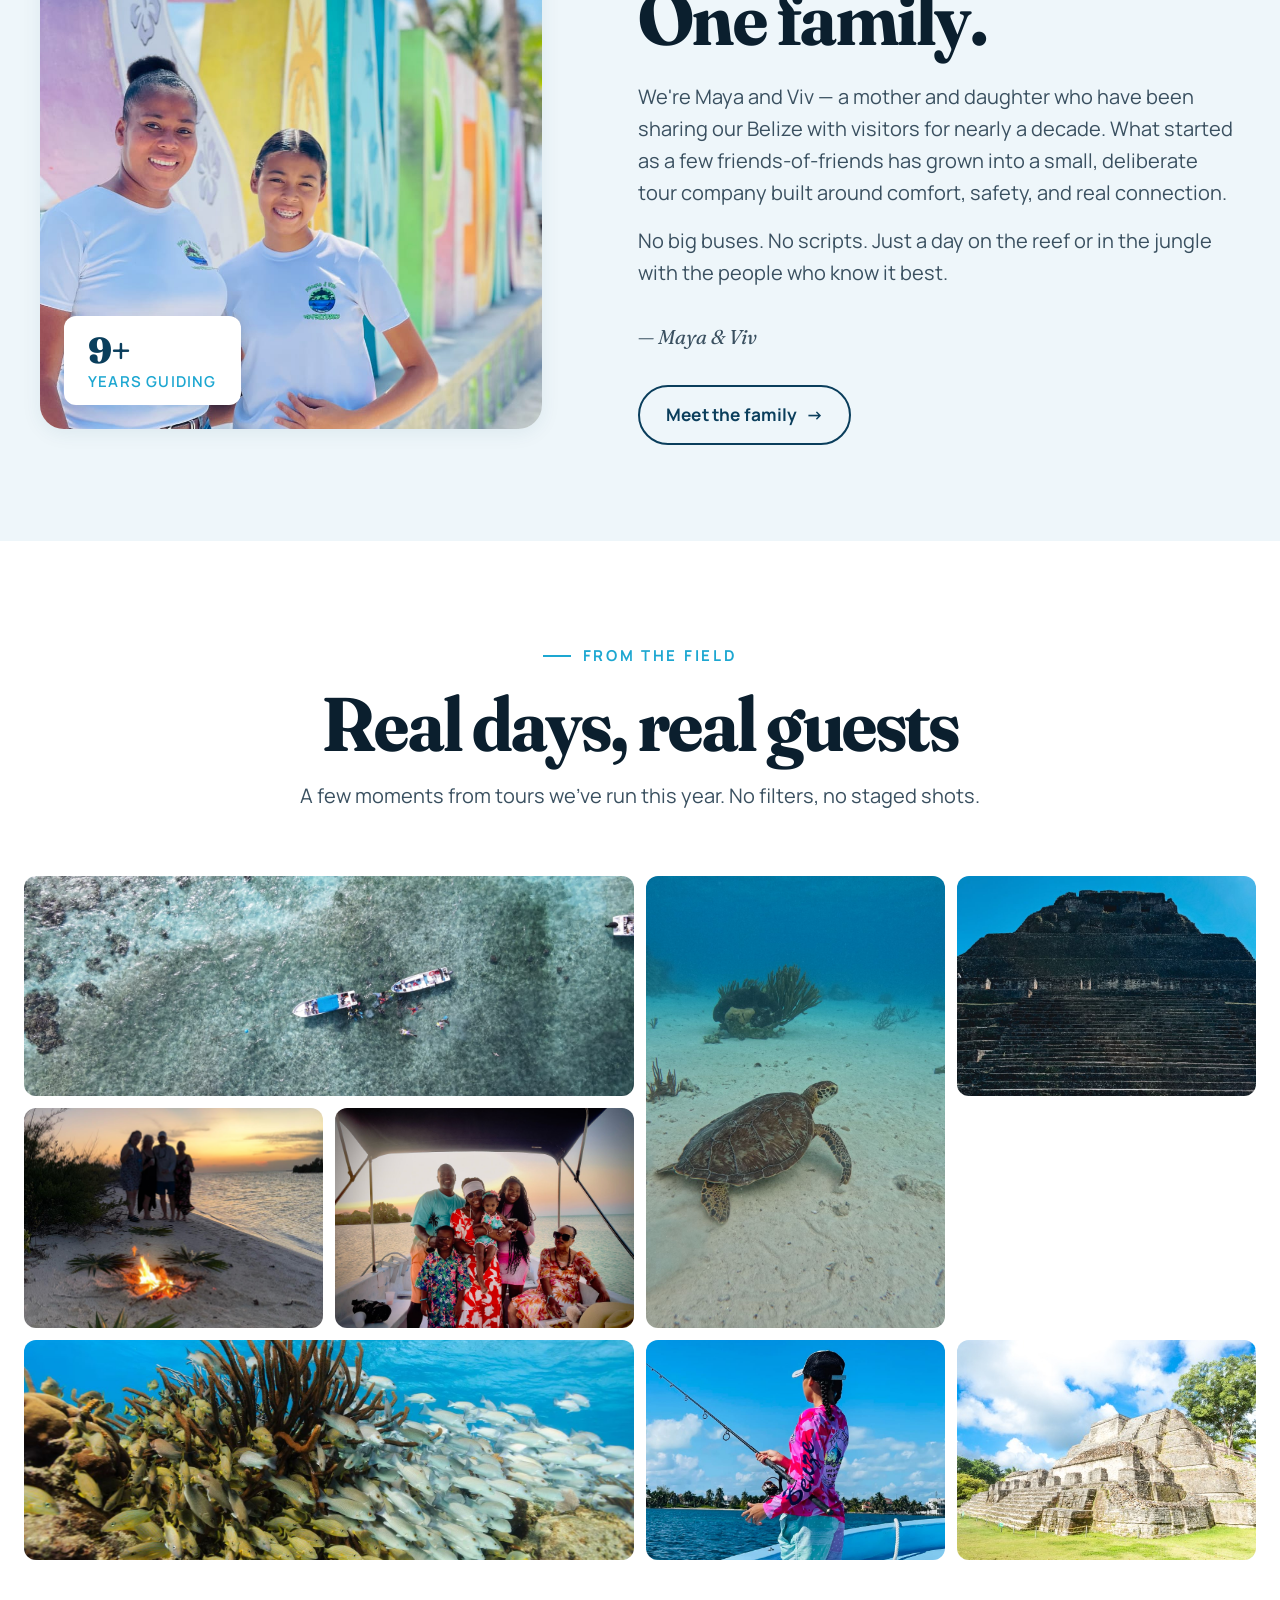
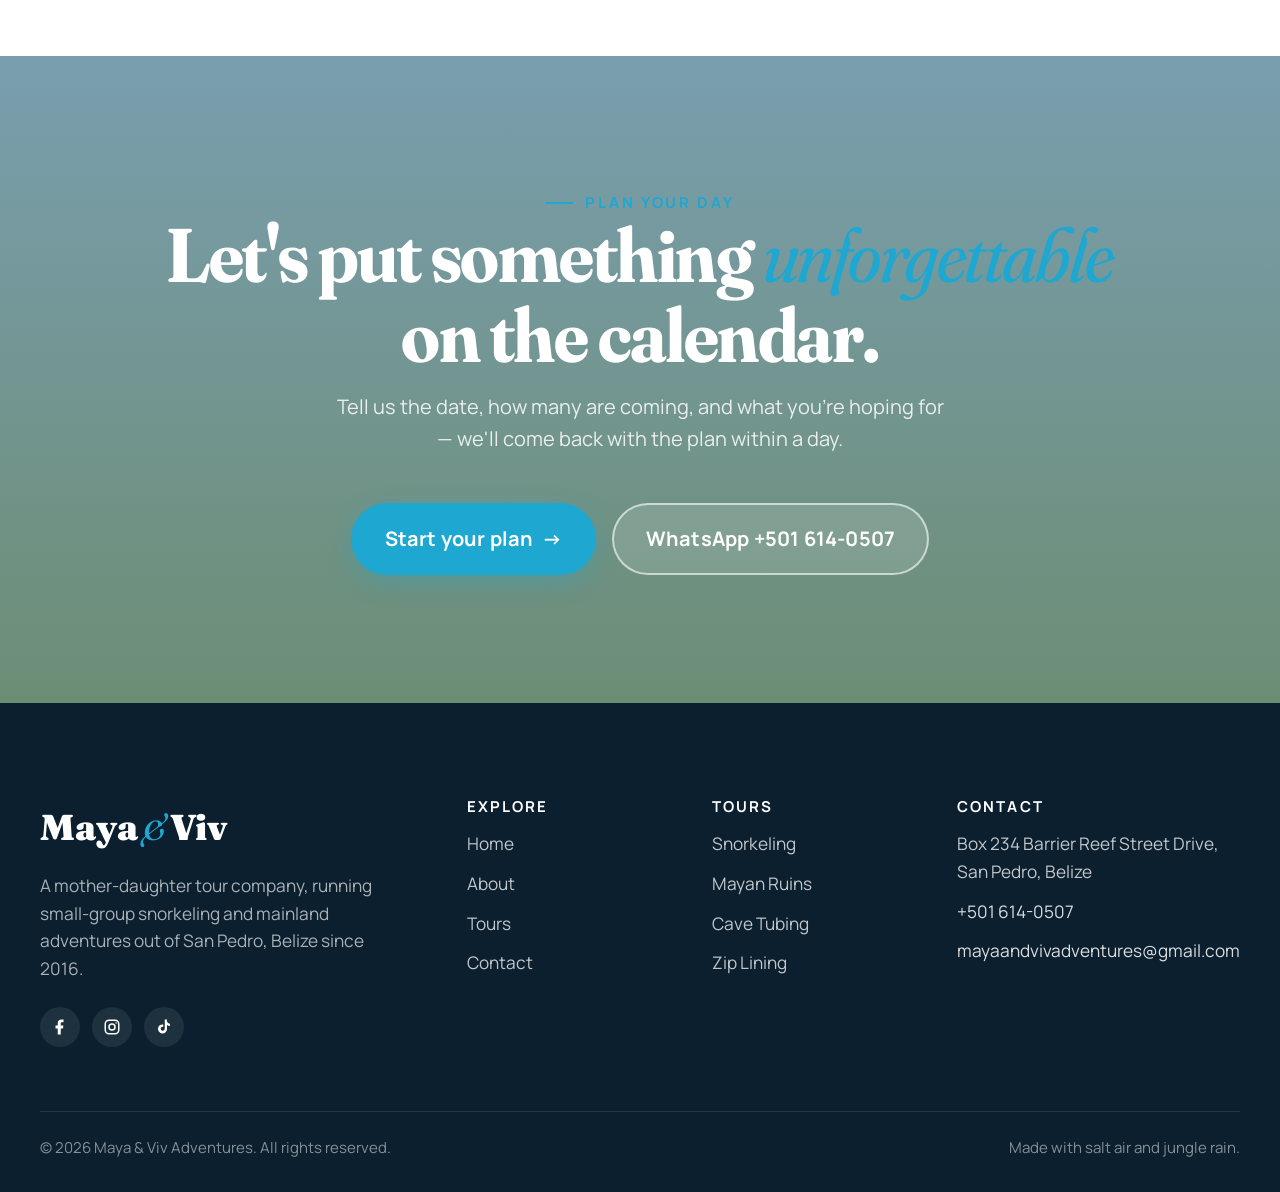
==== commit d5dc96b1: "Swap homepage hero to turquoise Belize water aerial Previous hero-snorkel.jpg was the underwater-fis" ====
--- a/index.html
+++ b/index.html
@@ -37,7 +37,7 @@
   </header>
 
   <!-- ===== HERO ===== -->
-  <section class="hero" style="--hero-img: url('assets/images/hero-snorkel.jpg');">
+  <section class="hero" style="--hero-img: url('assets/images/hero-water.jpg');">
     <div class="container">
       <span class="hero-kicker">Mother · Daughter · San Pedro, Belize</span>
       <h1>Belize, felt <em>firsthand</em>.</h1>
--- a/assets/css/style.css
+++ b/assets/css/style.css
@@ -40,20 +40,20 @@
 
 /* ---------- Design tokens ---------- */
 :root {
-  /* palette */
-  --ink: #0E1B22;
-  --ink-soft: #32454F;
-  --sand: #FBF7F0;
-  --sand-deep: #F1EADB;
-  --blue-deep: #0B4F6C;
-  --blue-mid: #1B98B8;
+  /* palette — brand: deep ocean blue, caribbean cyan, jungle green, pure white */
+  --ink: #0B1F2E;
+  --ink-soft: #3A5060;
+  --sand: #FFFFFF;
+  --sand-deep: #EEF6FA;
+  --blue-deep: #0A3E5C;
+  --blue-mid: #1DA7D1;
   --blue-pale: #CFE9F1;
-  --green: #2E5D3A;
-  --green-mid: #4F8659;
-  --coral: #FF6B47;
-  --coral-deep: #E54F2C;
+  --green: #2E7D4A;
+  --green-mid: #4AA566;
+  --coral: #1DA7D1;
+  --coral-deep: #0E8DB3;
   --white: #FFFFFF;
-  --line: rgba(14, 27, 34, 0.08);
+  --line: rgba(10, 62, 92, 0.1);
 
   /* typography */
   --display: "Fraunces", "Times New Roman", serif;
@@ -207,11 +207,11 @@
 .btn-primary {
   background: var(--coral);
   color: var(--white);
-  box-shadow: 0 8px 24px rgba(255, 107, 71, 0.32);
+  box-shadow: 0 8px 24px rgba(29, 167, 209, 0.32);
 }
 .btn-primary:hover {
   background: var(--coral-deep);
-  box-shadow: 0 12px 32px rgba(229, 79, 44, 0.4);
+  box-shadow: 0 12px 32px rgba(14, 141, 179, 0.45);
 }
 
 .btn-ghost {
@@ -421,8 +421,8 @@
   position: absolute;
   inset: 0;
   background:
-    linear-gradient(180deg, rgba(11,27,34,0.2) 0%, rgba(11,27,34,0.55) 60%, rgba(11,27,34,0.75) 100%),
-    linear-gradient(90deg, rgba(11,79,108,0.4) 0%, rgba(11,79,108,0) 60%);
+    linear-gradient(180deg, rgba(10,62,92,0.05) 0%, rgba(10,62,92,0.25) 55%, rgba(10,31,46,0.65) 100%),
+    linear-gradient(90deg, rgba(10,31,46,0.55) 0%, rgba(10,31,46,0.1) 45%, rgba(10,31,46,0) 70%);
   z-index: -1;
 }
 
@@ -659,7 +659,7 @@
   border-radius: var(--r-pill);
   font-weight: 700;
   font-size: var(--step-0);
-  box-shadow: 0 8px 20px rgba(255,107,71,0.35);
+  box-shadow: 0 8px 20px rgba(29,167,209,0.35);
 }
 .tour-card-price small {
   font-size: var(--step--2);
@@ -998,7 +998,7 @@
   position: absolute;
   width: 220px; height: 220px;
   border-radius: 50%;
-  background: radial-gradient(circle, rgba(255,107,71,0.3), transparent 70%);
+  background: radial-gradient(circle, rgba(29,167,209,0.35), transparent 70%);
   right: -40px; top: -40px;
   pointer-events: none;
 }
@@ -1208,9 +1208,9 @@
 }
 .form-status[data-state="error"] {
   display: block;
-  background: rgba(229,79,44,0.08);
-  color: var(--coral-deep);
-  border-left: 3px solid var(--coral-deep);
+  background: rgba(217,76,76,0.08);
+  color: #B83232;
+  border-left: 3px solid #B83232;
 }
 
 .contact-info {
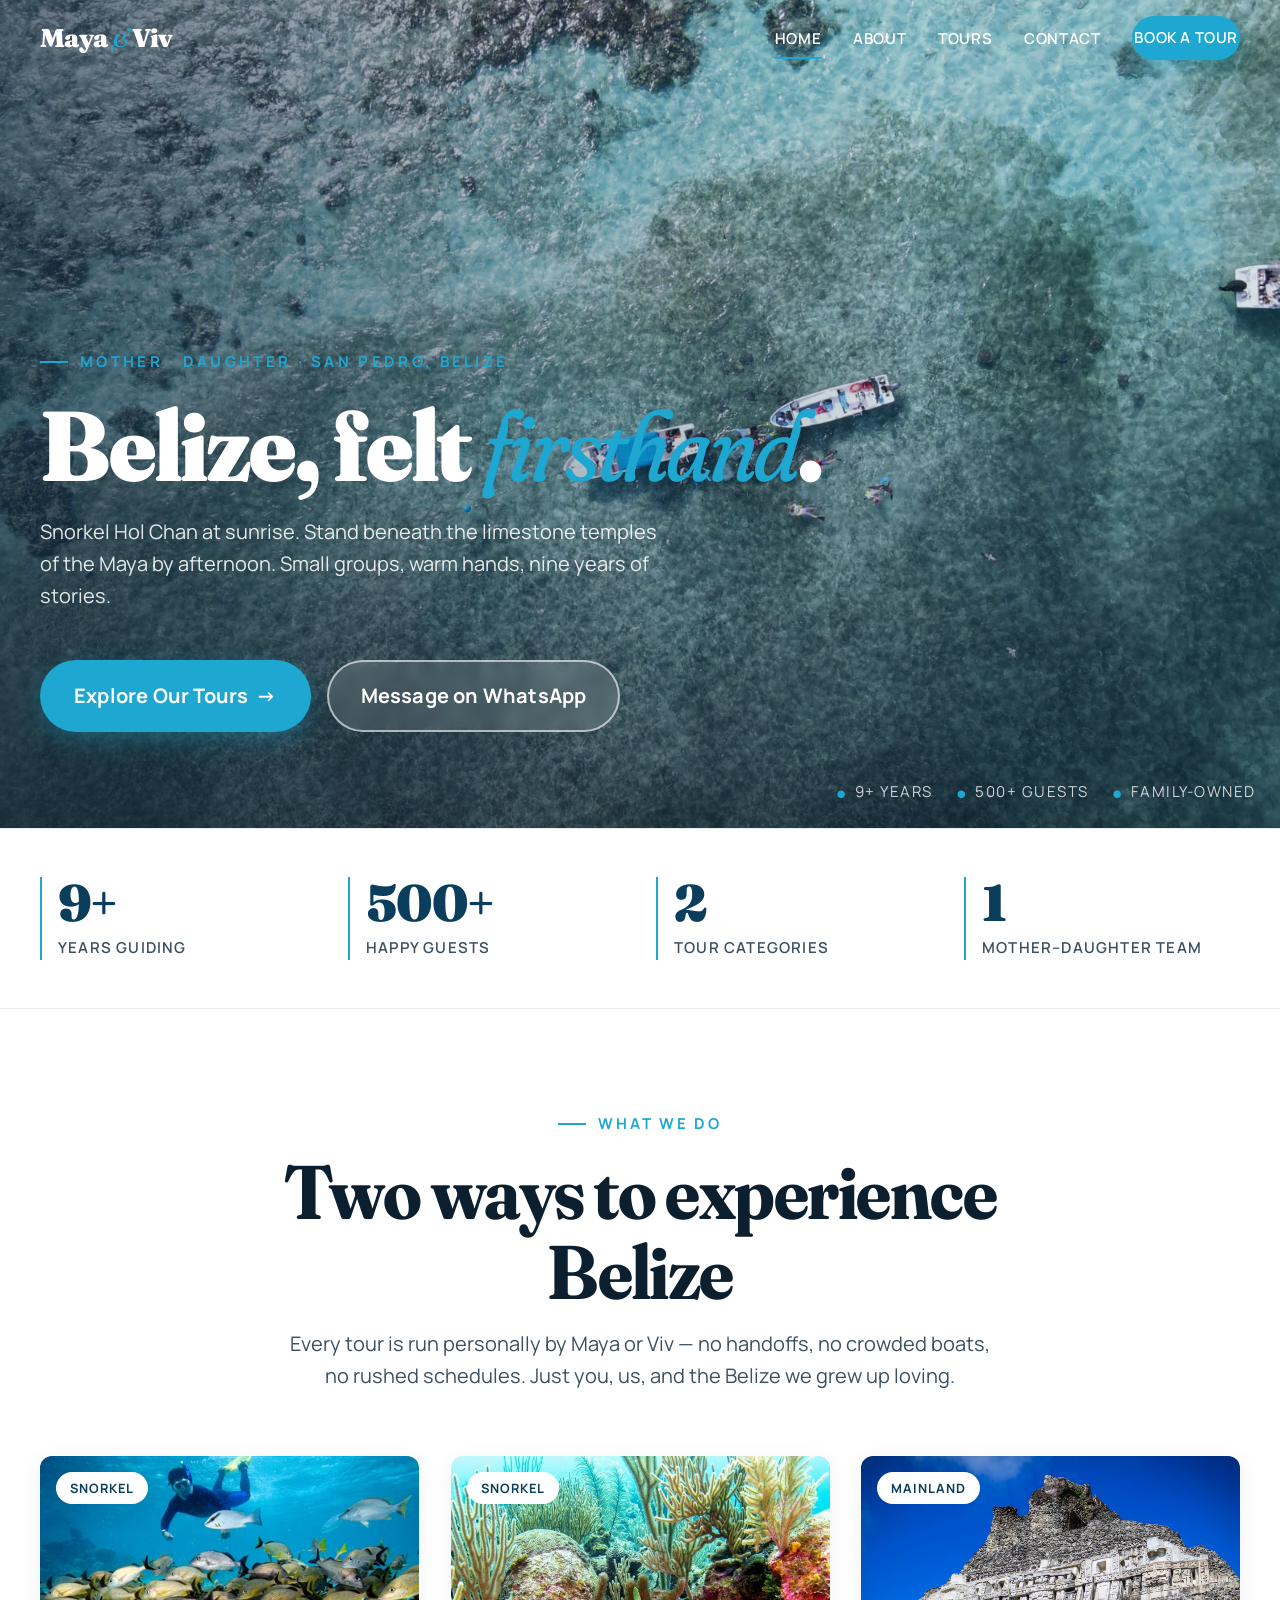
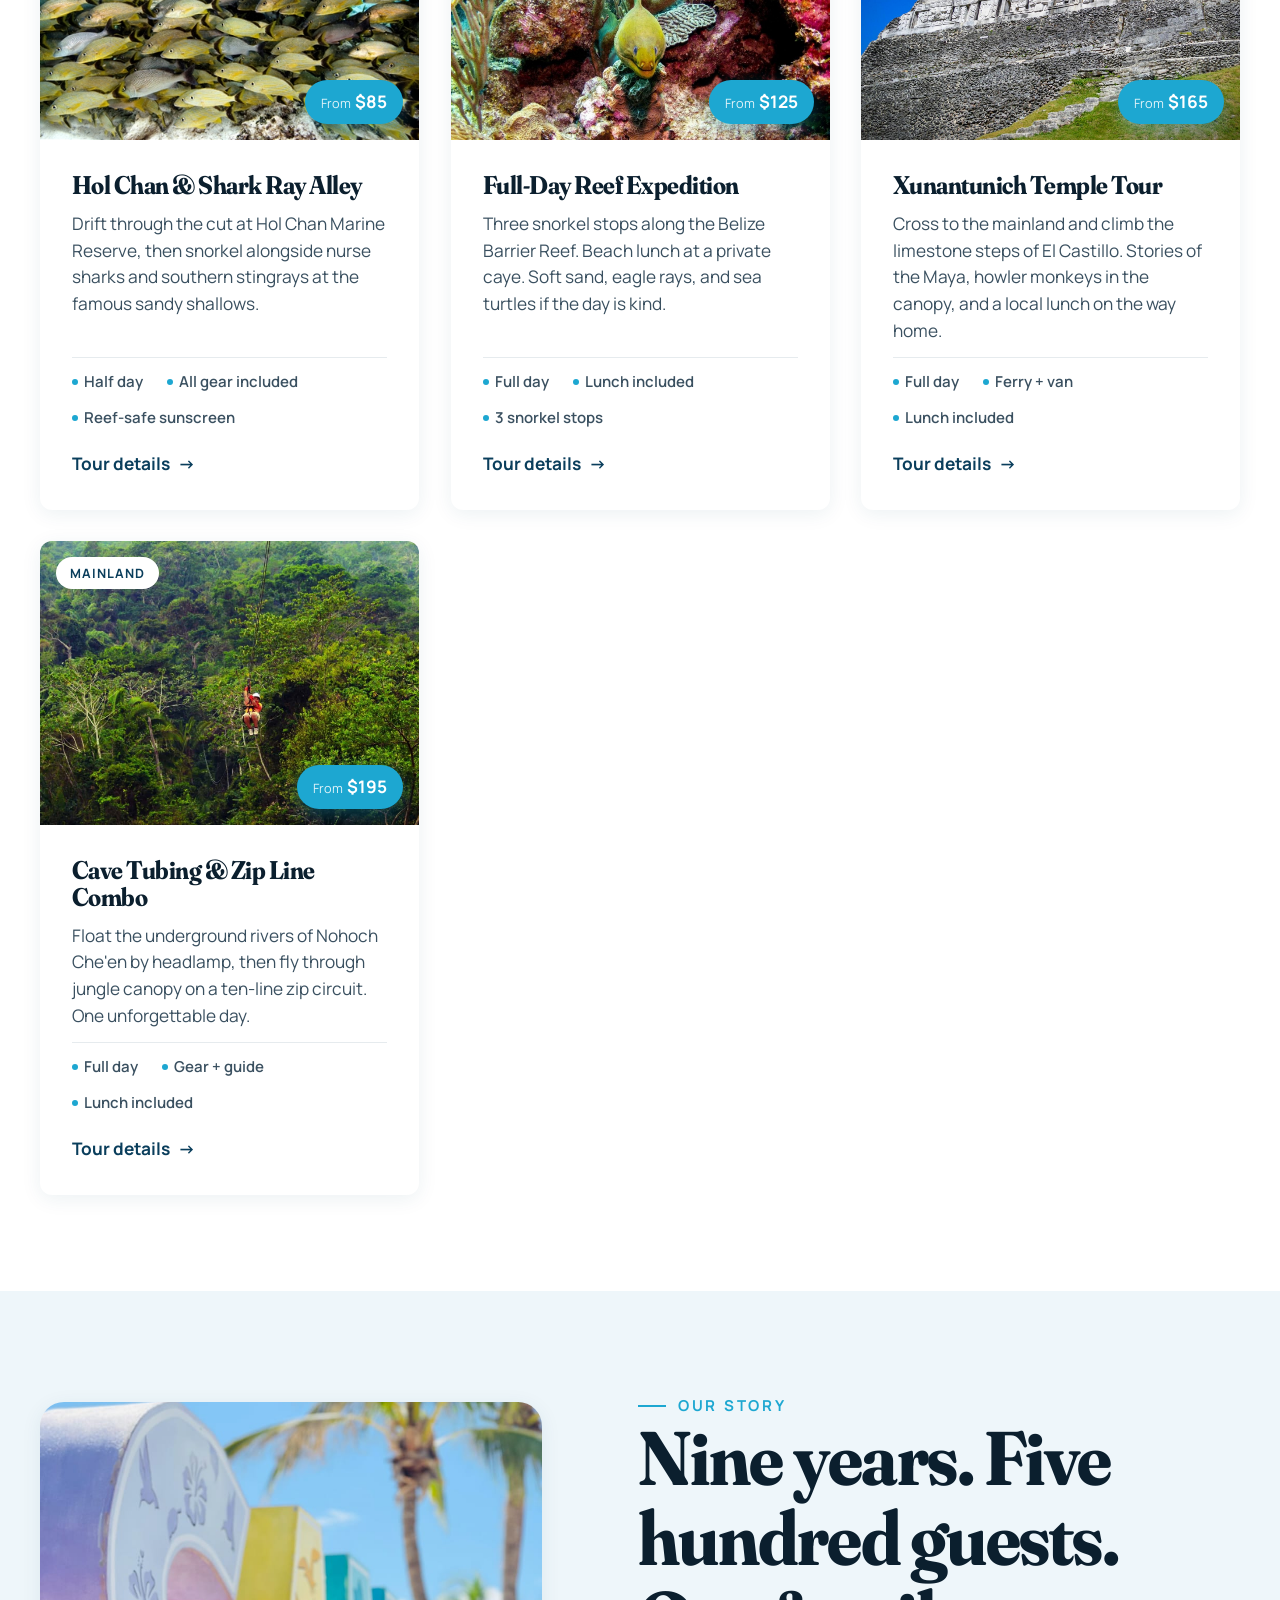
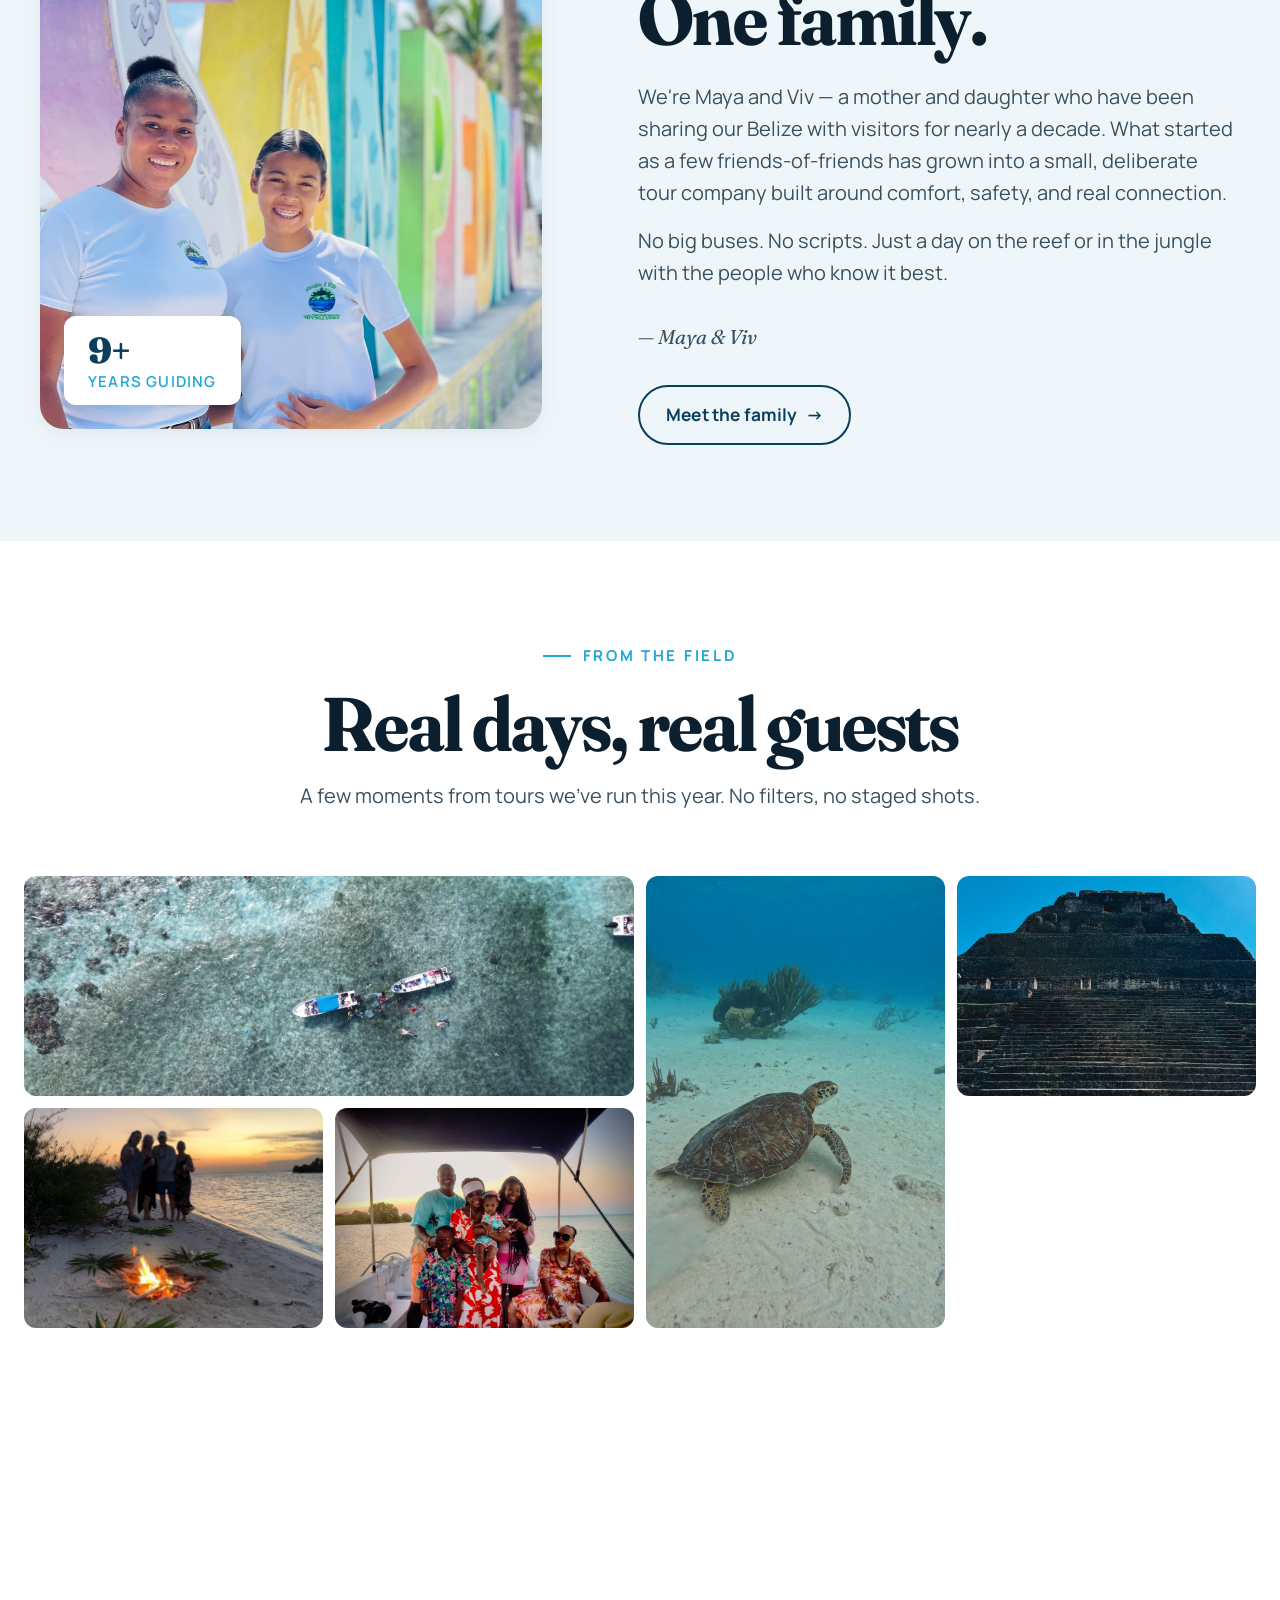
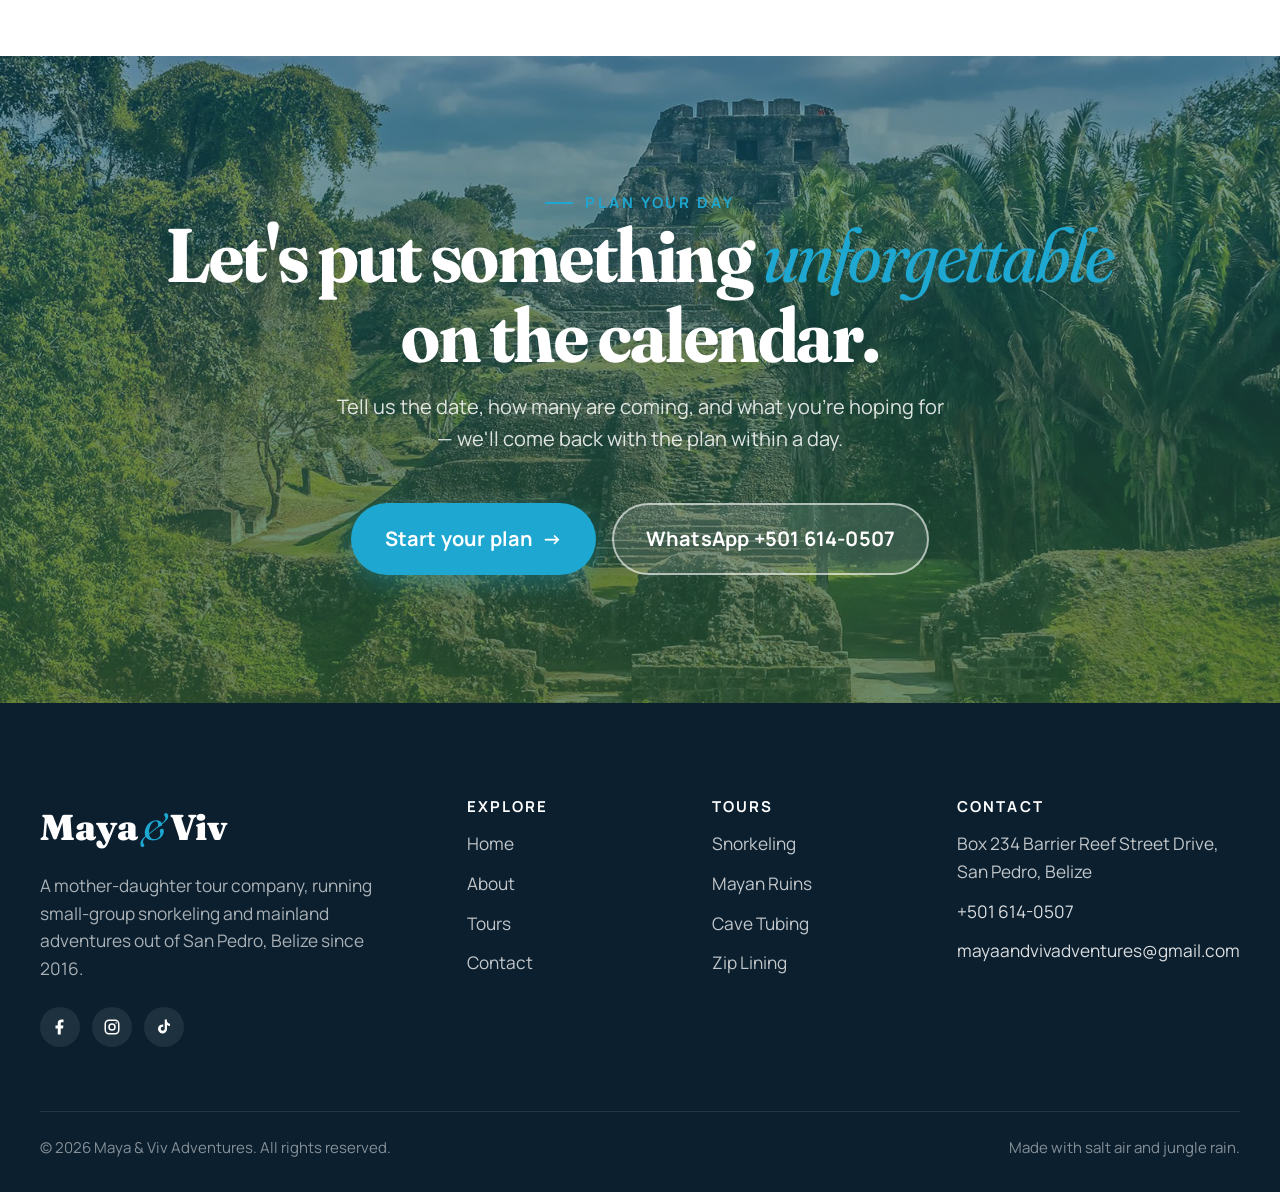
==== commit e751bc94: "Set hero background-image inline directly (bypass CSS var url gotcha) url() inside a CSS custom prop" ====
--- a/index.html
+++ b/index.html
@@ -37,7 +37,7 @@
   </header>
 
   <!-- ===== HERO ===== -->
-  <section class="hero" style="--hero-img: url('assets/images/hero-water.jpg');">
+  <section class="hero" style="background-image: url('assets/images/hero-water.jpg');">
     <div class="container">
       <span class="hero-kicker">Mother · Daughter · San Pedro, Belize</span>
       <h1>Belize, felt <em>firsthand</em>.</h1>
@@ -223,7 +223,7 @@
   </section>
 
   <!-- ===== BIG CTA BANNER ===== -->
-  <section class="cta-banner" style="--cta-img: url('assets/images/cta-banner.jpg');">
+  <section class="cta-banner" style="background-image: url('assets/images/cta-banner.jpg');">
     <div class="container reveal">
       <span class="eyebrow" style="color: var(--coral);">Plan your day</span>
       <h2>Let's put something <em>unforgettable</em> on the calendar.</h2>
--- a/assets/css/style.css
+++ b/assets/css/style.css
@@ -403,17 +403,11 @@
   color: var(--white);
   overflow: hidden;
   isolation: isolate;
-}
-
-.hero::before {
-  content: "";
-  position: absolute;
-  inset: 0;
+  background-color: var(--blue-deep);
   background-image: var(--hero-img, linear-gradient(135deg, var(--blue-deep), var(--blue-mid)));
   background-size: cover;
   background-position: center;
-  z-index: -2;
-  transform: scale(1.04);
+  background-repeat: no-repeat;
 }
 
 .hero::after {
@@ -421,8 +415,8 @@
   position: absolute;
   inset: 0;
   background:
-    linear-gradient(180deg, rgba(10,62,92,0.05) 0%, rgba(10,62,92,0.25) 55%, rgba(10,31,46,0.65) 100%),
-    linear-gradient(90deg, rgba(10,31,46,0.55) 0%, rgba(10,31,46,0.1) 45%, rgba(10,31,46,0) 70%);
+    linear-gradient(180deg, rgba(10,62,92,0.1) 0%, rgba(10,62,92,0.2) 55%, rgba(10,31,46,0.55) 100%),
+    linear-gradient(90deg, rgba(10,31,46,0.6) 0%, rgba(10,31,46,0.15) 45%, rgba(10,31,46,0) 70%);
   z-index: -1;
 }
 
@@ -507,16 +501,11 @@
   color: var(--white);
   overflow: hidden;
   isolation: isolate;
-}
-
-.page-hero::before {
-  content: "";
-  position: absolute;
-  inset: 0;
+  background-color: var(--blue-deep);
   background-image: var(--hero-img, linear-gradient(135deg, var(--blue-deep), var(--blue-mid)));
   background-size: cover;
   background-position: center;
-  z-index: -2;
+  background-repeat: no-repeat;
 }
 
 .page-hero::after {
@@ -838,14 +827,11 @@
   text-align: center;
   overflow: hidden;
   isolation: isolate;
-}
-
-.cta-banner::before {
-  content: "";
-  position: absolute; inset: 0;
+  background-color: var(--blue-deep);
   background-image: var(--cta-img, linear-gradient(135deg, var(--blue-deep), var(--green)));
-  background-size: cover; background-position: center;
-  z-index: -2;
+  background-size: cover;
+  background-position: center;
+  background-repeat: no-repeat;
 }
 
 .cta-banner::after {
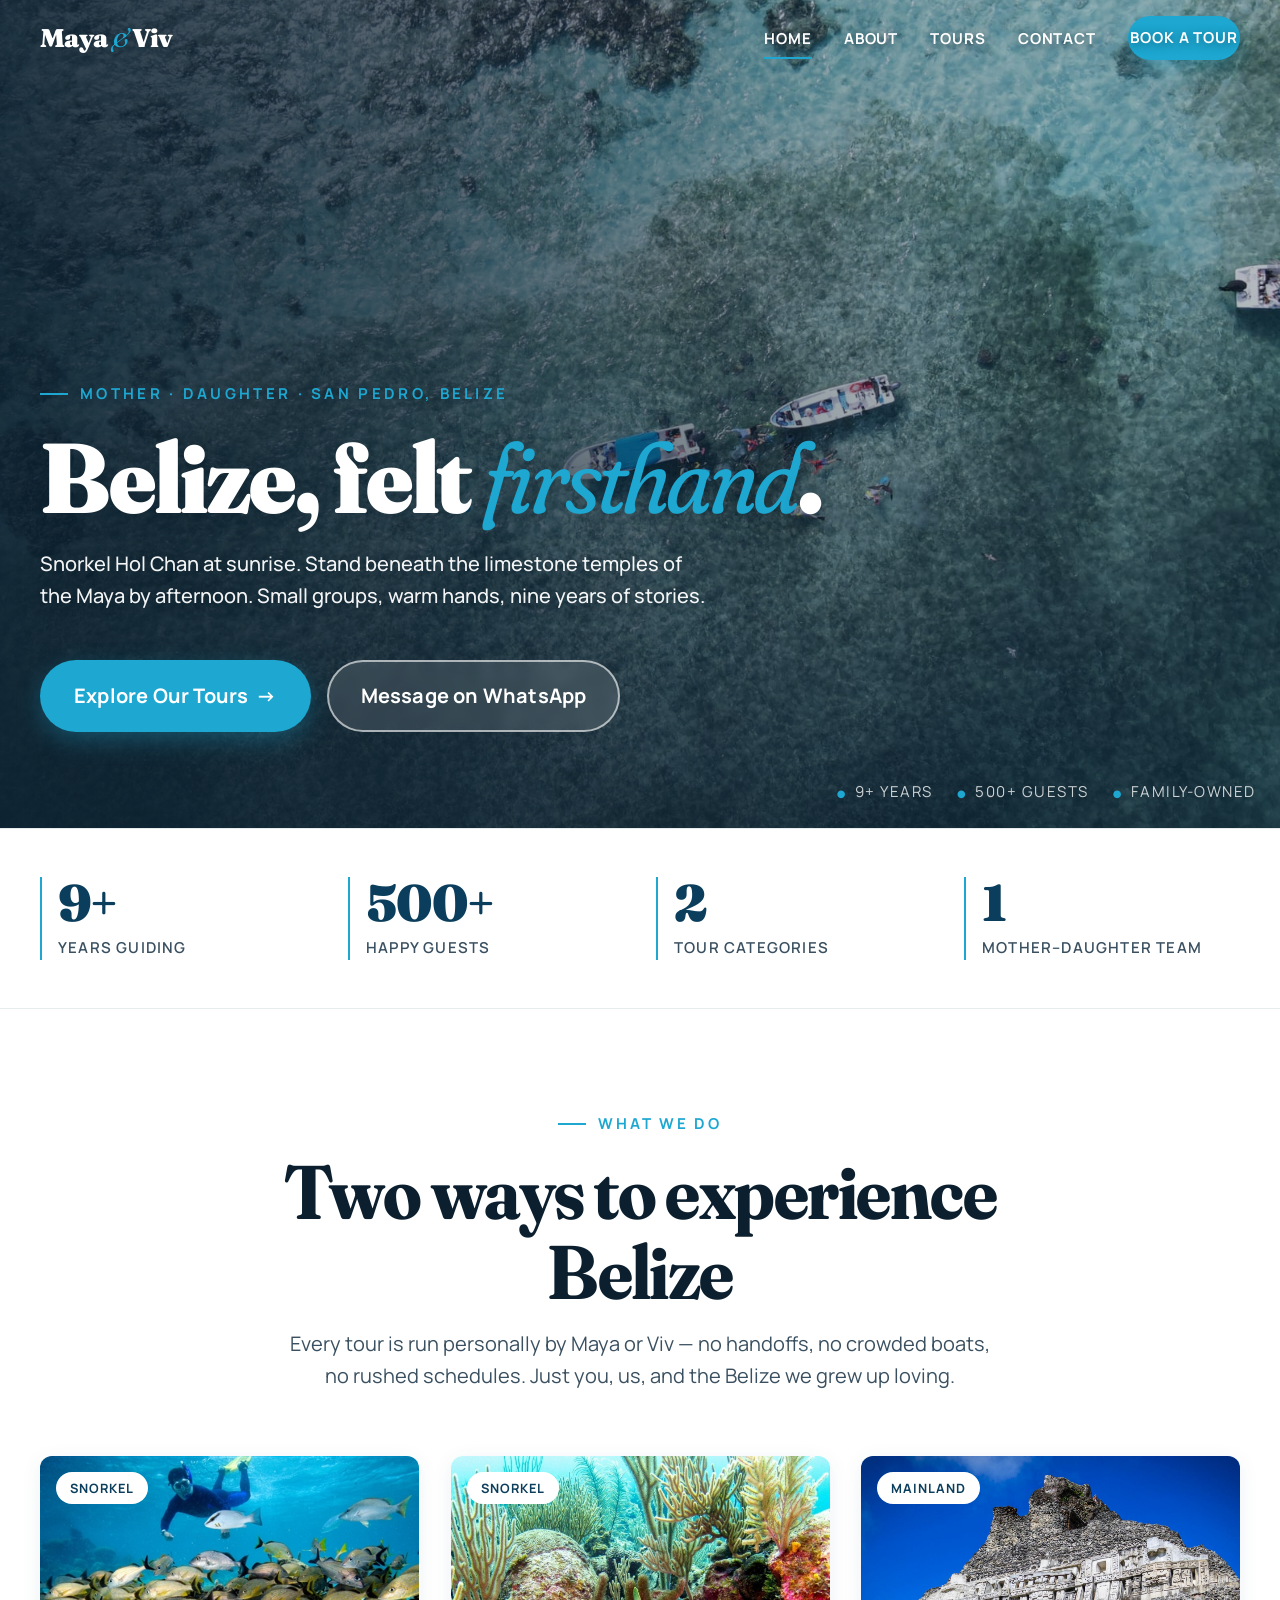
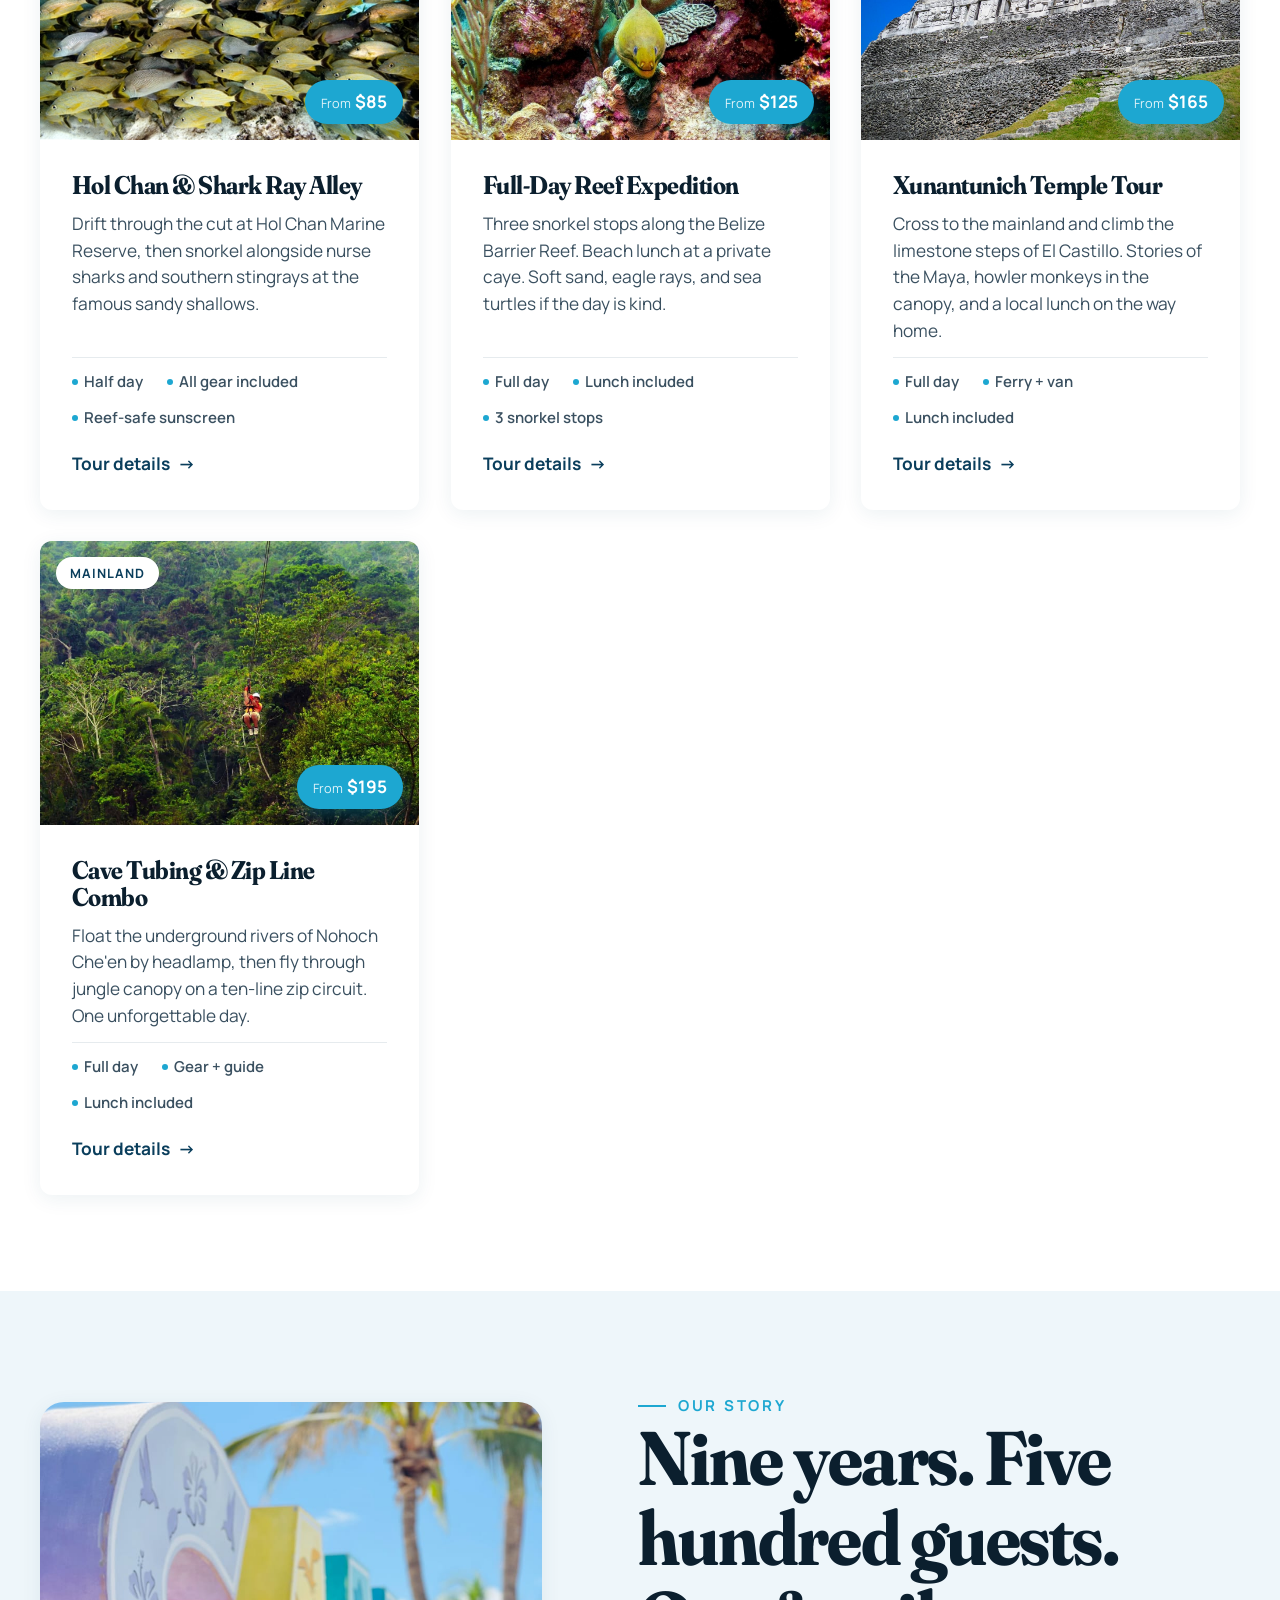
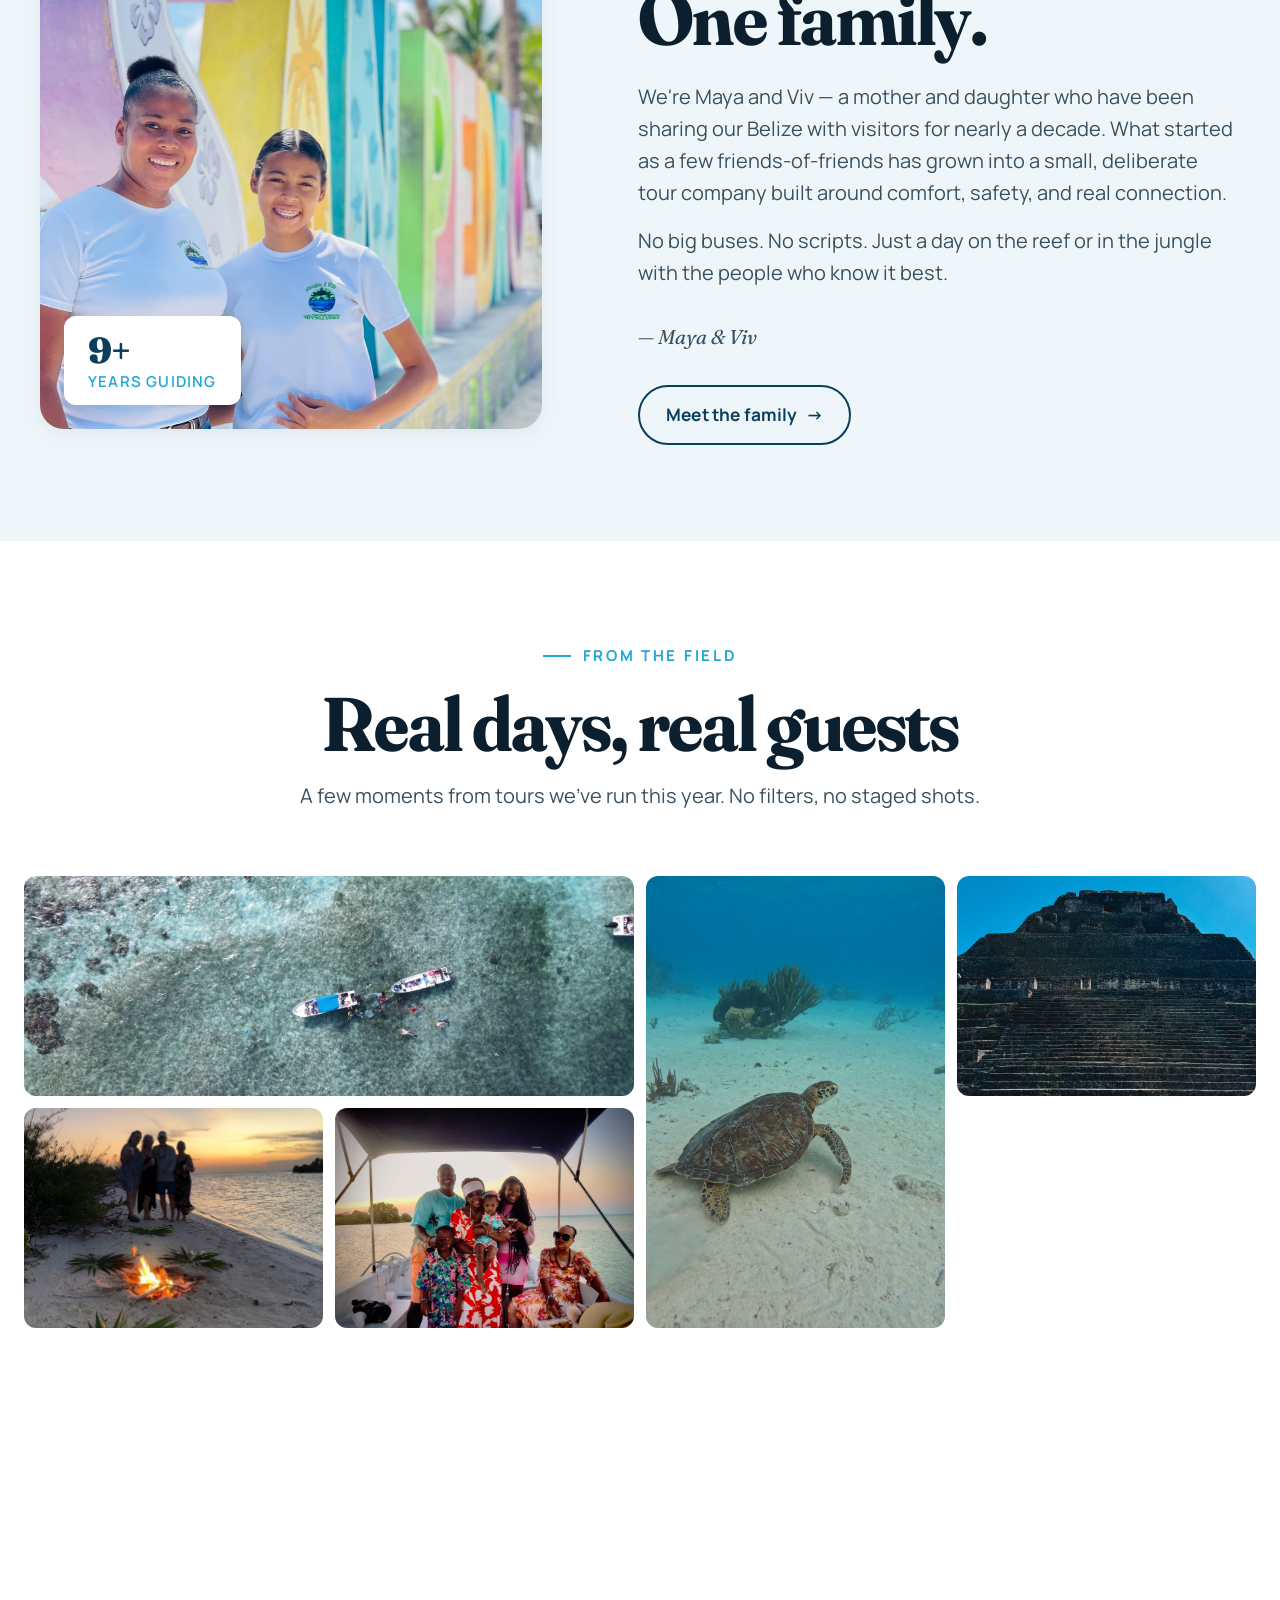
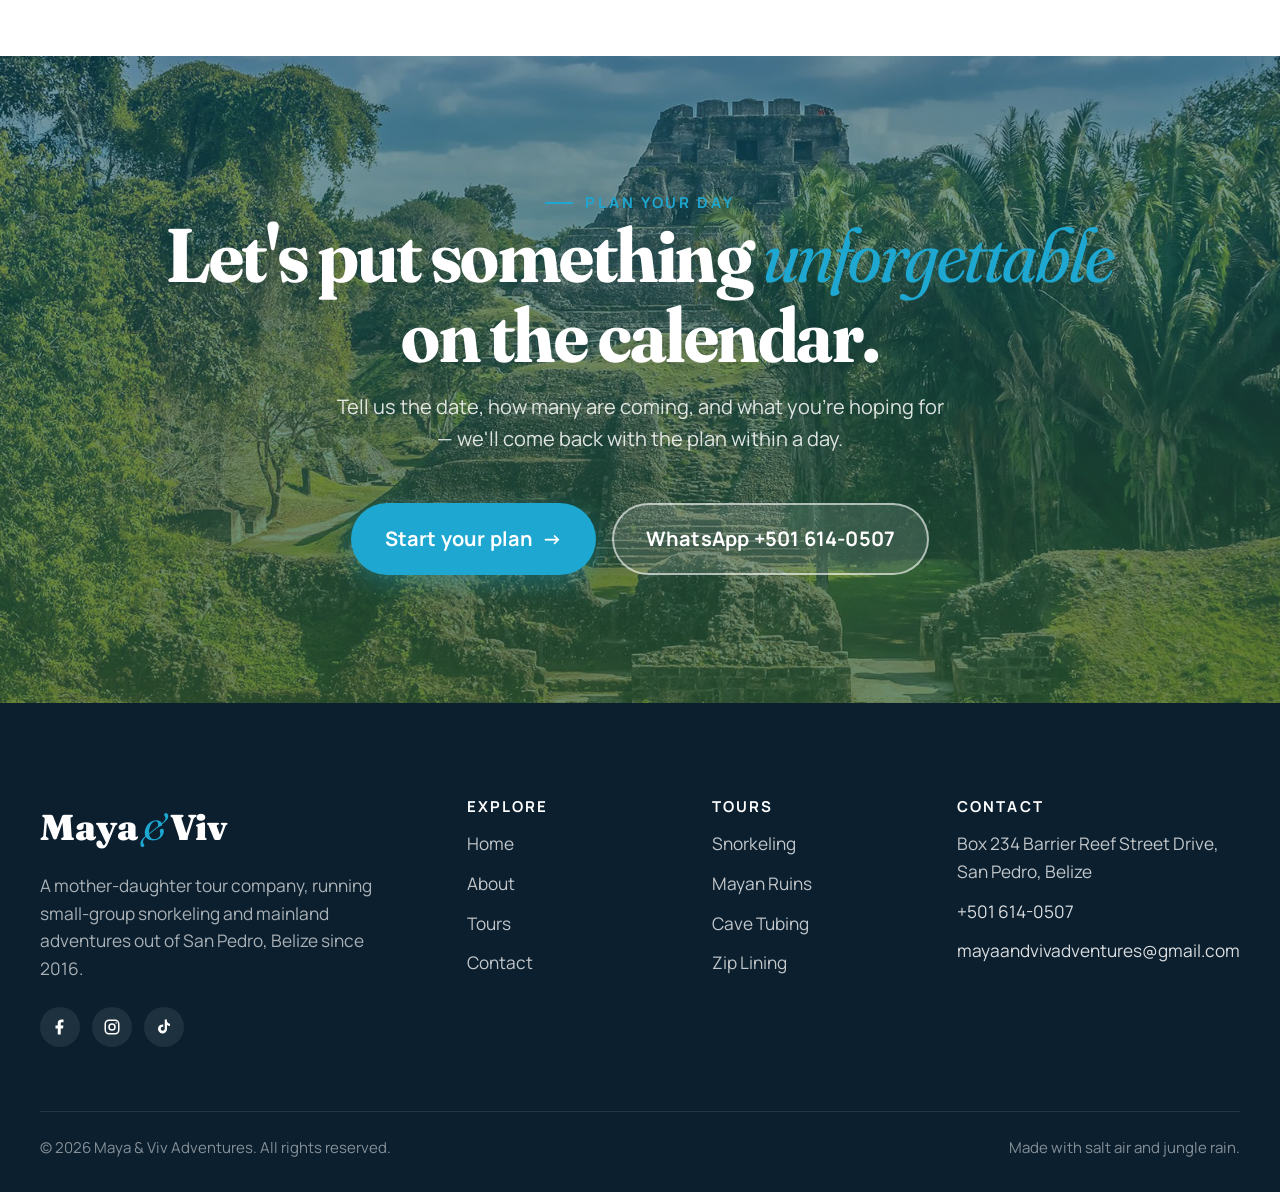
==== commit c73df9bb: "Redesign mobile drawer CTA — Scott Dunn-style bottom-anchored pattern Research across premium travel" ====
--- a/index.html
+++ b/index.html
@@ -27,7 +27,14 @@
           <li><a href="about.html">About</a></li>
           <li><a href="tours.html">Tours</a></li>
           <li><a href="contact.html">Contact</a></li>
-          <li><a href="contact.html" class="btn btn-primary nav-cta">Book a Tour</a></li>
+          <li class="nav-cta-group">
+            <span class="nav-cta-eyebrow">Ready to go?</span>
+            <a href="contact.html" class="btn btn-primary nav-cta">Book a Tour</a>
+            <div class="nav-cta-meta">
+              <a href="tel:+5016140507" class="nav-cta-phone">+501 614-0507</a>
+              <span class="nav-cta-reassure">Replies within 24h</span>
+            </div>
+          </li>
         </ul>
       </nav>
       <button class="nav-toggle" id="navToggle" aria-label="Toggle menu" aria-expanded="false" aria-controls="navLinks">
--- a/assets/css/style.css
+++ b/assets/css/style.css
@@ -8,7 +8,7 @@
 *::before,
 *::after { box-sizing: border-box; }
 
-html { -webkit-text-size-adjust: 100%; scroll-behavior: smooth; }
+html { -webkit-text-size-adjust: 100%; scroll-behavior: smooth; overflow-x: clip; }
 
 body,
 h1, h2, h3, h4, h5, h6,
@@ -300,16 +300,25 @@
 
 .nav-links a {
   font-size: var(--step--1);
-  font-weight: 600;
-  color: var(--white);
-  letter-spacing: 0.04em;
+  font-weight: 700;
+  color: var(--white);
+  letter-spacing: 0.06em;
   text-transform: uppercase;
   position: relative;
   padding: var(--s-2) 0;
-  transition: color var(--t-base) var(--ease);
-}
-
-.nav--solid .nav-links a { color: var(--ink); }
+  text-shadow: 0 2px 10px rgba(10,31,46,0.5);
+  transition: color var(--t-base) var(--ease), text-shadow var(--t-base) var(--ease);
+}
+
+.nav--solid .nav-links a {
+  color: var(--ink);
+  text-shadow: none;
+}
+
+.nav-brand {
+  text-shadow: 0 2px 10px rgba(10,31,46,0.5);
+}
+.nav--solid .nav-brand { text-shadow: none; }
 
 .nav-links a::after {
   content: "";
@@ -326,9 +335,17 @@
 .nav-links a[aria-current="page"]::after { transform: scaleX(1); }
 
 .nav-cta {
-  padding: 10px 20px;
-  font-size: var(--step--1);
-}
+  padding: 13px 28px;
+  font-size: var(--step-0);
+  font-weight: 700;
+  letter-spacing: 0.04em;
+  text-transform: uppercase;
+}
+
+/* drawer CTA group — eyebrow + CTA + phone row, mobile only */
+.nav-cta-group { list-style: none; display: contents; }
+.nav-cta-eyebrow,
+.nav-cta-meta { display: none; }
 
 .nav-toggle {
   display: none;
@@ -370,26 +387,112 @@
   .nav-toggle { display: inline-flex; }
   .nav-links {
     position: fixed;
-    inset: var(--header-h) 0 0 0;
+    top: var(--header-h);
+    left: 0;
+    right: 0;
+    height: calc(100vh - var(--header-h));
+    height: calc(100dvh - var(--header-h));
     flex-direction: column;
     background: var(--sand);
-    padding: var(--s-8) var(--s-6);
-    gap: var(--s-6);
+    padding: var(--s-7) var(--s-6) 0;
+    gap: var(--s-5);
     align-items: flex-start;
     transform: translateX(100%);
     transition: transform var(--t-base) var(--ease);
     box-shadow: -8px 0 24px rgba(0,0,0,0.05);
+    z-index: 99;
+    overflow-y: auto;
   }
   .nav-links[data-open="true"] { transform: translateX(0); }
-  .nav-links a {
+  .nav-links > li > a {
     color: var(--ink);
-    font-size: var(--step-2);
+    font-size: var(--step-3);
     font-family: var(--display);
     font-weight: 700;
-    letter-spacing: -0.01em;
+    letter-spacing: -0.015em;
     text-transform: none;
+    text-shadow: none;
   }
-  .nav-cta { align-self: flex-start; margin-top: var(--s-4); }
+
+  /* drawer footer: eyebrow + pill + phone row */
+  .nav-cta-group {
+    display: flex !important;
+    flex-direction: column;
+    align-items: stretch;
+    gap: var(--s-3);
+    width: 100%;
+    margin-top: auto;
+    padding: var(--s-5) 0 calc(var(--s-6) + env(safe-area-inset-bottom));
+    border-top: 1px solid rgba(11,31,46,0.08);
+  }
+  .nav-cta-eyebrow {
+    display: block;
+    font-family: var(--body);
+    font-size: var(--step--2);
+    font-weight: 700;
+    letter-spacing: 0.14em;
+    text-transform: uppercase;
+    color: rgba(11,31,46,0.55);
+    margin-bottom: var(--s-1);
+  }
+  .nav-cta {
+    display: flex !important;
+    width: 100%;
+    justify-content: center;
+    align-items: center;
+    gap: var(--s-2);
+    padding: 18px 24px !important;
+    font-family: var(--body) !important;
+    font-size: var(--step-0) !important;
+    font-weight: 700 !important;
+    letter-spacing: 0.08em !important;
+    text-transform: uppercase !important;
+    color: var(--white) !important;
+    background: var(--coral);
+    border-radius: var(--r-pill);
+    box-shadow: 0 10px 30px -10px rgba(29,167,209,0.6), inset 0 1px 0 rgba(255,255,255,0.2);
+    margin-top: 0 !important;
+    align-self: stretch !important;
+  }
+  .nav-cta::after {
+    content: "→";
+    font-family: var(--body);
+    transition: transform var(--t-base) var(--ease);
+  }
+  .nav-cta:hover::after { transform: translateX(4px); }
+  .nav-cta-meta {
+    display: flex !important;
+    justify-content: space-between;
+    align-items: center;
+    gap: var(--s-3);
+    margin-top: var(--s-2);
+    font-family: var(--body);
+  }
+  .nav-cta-phone {
+    font-size: var(--step-0) !important;
+    font-family: var(--body) !important;
+    font-weight: 600 !important;
+    letter-spacing: 0 !important;
+    text-transform: none !important;
+    color: var(--ink) !important;
+    display: inline-flex;
+    align-items: center;
+    gap: 6px;
+  }
+  .nav-cta-phone::before {
+    content: "";
+    display: inline-block;
+    width: 14px;
+    height: 14px;
+    background-color: currentColor;
+    -webkit-mask: url("data:image/svg+xml;utf8,<svg xmlns='http://www.w3.org/2000/svg' viewBox='0 0 24 24' fill='none' stroke='black' stroke-width='2.2' stroke-linecap='round' stroke-linejoin='round'><path d='M22 16.92v3a2 2 0 0 1-2.18 2 19.79 19.79 0 0 1-8.63-3.07 19.5 19.5 0 0 1-6-6A19.79 19.79 0 0 1 2.12 4.18 2 2 0 0 1 4.11 2h3a2 2 0 0 1 2 1.72 12.84 12.84 0 0 0 .7 2.81 2 2 0 0 1-.45 2.11L8.09 9.91a16 16 0 0 0 6 6l1.27-1.27a2 2 0 0 1 2.11-.45 12.84 12.84 0 0 0 2.81.7A2 2 0 0 1 22 16.92z'/></svg>") center/contain no-repeat;
+    mask: url("data:image/svg+xml;utf8,<svg xmlns='http://www.w3.org/2000/svg' viewBox='0 0 24 24' fill='none' stroke='black' stroke-width='2.2' stroke-linecap='round' stroke-linejoin='round'><path d='M22 16.92v3a2 2 0 0 1-2.18 2 19.79 19.79 0 0 1-8.63-3.07 19.5 19.5 0 0 1-6-6A19.79 19.79 0 0 1 2.12 4.18 2 2 0 0 1 4.11 2h3a2 2 0 0 1 2 1.72 12.84 12.84 0 0 0 .7 2.81 2 2 0 0 1-.45 2.11L8.09 9.91a16 16 0 0 0 6 6l1.27-1.27a2 2 0 0 1 2.11-.45 12.84 12.84 0 0 0 2.81.7A2 2 0 0 1 22 16.92z'/></svg>") center/contain no-repeat;
+  }
+  .nav-cta-reassure {
+    font-size: var(--step--1);
+    color: rgba(11,31,46,0.55);
+    font-weight: 500;
+  }
 }
 
 /* ---------- Hero ---------- */
@@ -415,9 +518,16 @@
   position: absolute;
   inset: 0;
   background:
-    linear-gradient(180deg, rgba(10,62,92,0.1) 0%, rgba(10,62,92,0.2) 55%, rgba(10,31,46,0.55) 100%),
-    linear-gradient(90deg, rgba(10,31,46,0.6) 0%, rgba(10,31,46,0.15) 45%, rgba(10,31,46,0) 70%);
+    linear-gradient(180deg, rgba(10,31,46,0.25) 0%, rgba(10,31,46,0.35) 55%, rgba(10,31,46,0.7) 100%),
+    linear-gradient(90deg, rgba(10,31,46,0.85) 0%, rgba(10,31,46,0.55) 35%, rgba(10,31,46,0.1) 65%, rgba(10,31,46,0) 85%);
   z-index: -1;
+}
+
+@media (max-width: 768px) {
+  .hero::after {
+    background:
+      linear-gradient(180deg, rgba(10,31,46,0.55) 0%, rgba(10,31,46,0.55) 55%, rgba(10,31,46,0.82) 100%);
+  }
 }
 
 .hero-kicker {
@@ -431,6 +541,7 @@
   display: inline-flex;
   align-items: center;
   gap: var(--s-3);
+  text-shadow: 0 2px 14px rgba(10,31,46,0.85), 0 0 2px rgba(10,31,46,0.6);
 }
 .hero-kicker::before {
   content: "";
@@ -458,8 +569,18 @@
 .hero-sub {
   max-width: 52ch;
   font-size: var(--step-1);
-  color: rgba(255,255,255,0.88);
+  color: rgba(255,255,255,0.95);
+  font-weight: 500;
+  text-shadow: 0 2px 12px rgba(10,31,46,0.55);
   margin-bottom: var(--s-7);
+}
+
+.hero h1 {
+  text-shadow: 0 4px 24px rgba(10,31,46,0.35);
+}
+
+.hero-kicker {
+  text-shadow: 0 2px 10px rgba(10,31,46,0.45);
 }
 
 .hero-ctas {
@@ -1122,6 +1243,8 @@
   align-items: start;
 }
 
+.contact-grid > * { min-width: 0; }
+
 @media (max-width: 900px) {
   .contact-grid { grid-template-columns: 1fr; gap: var(--s-8); }
 }
@@ -1134,6 +1257,11 @@
   display: flex;
   flex-direction: column;
   gap: var(--s-5);
+  min-width: 0;
+}
+
+@media (max-width: 600px) {
+  .contact-form { padding: var(--s-5); }
 }
 
 .form-grid {
@@ -1227,6 +1355,8 @@
   color: var(--ink);
   font-weight: 500;
   line-height: 1.5;
+  overflow-wrap: anywhere;
+  word-break: break-word;
 }
 .contact-info-block a:hover { color: var(--coral); }
 
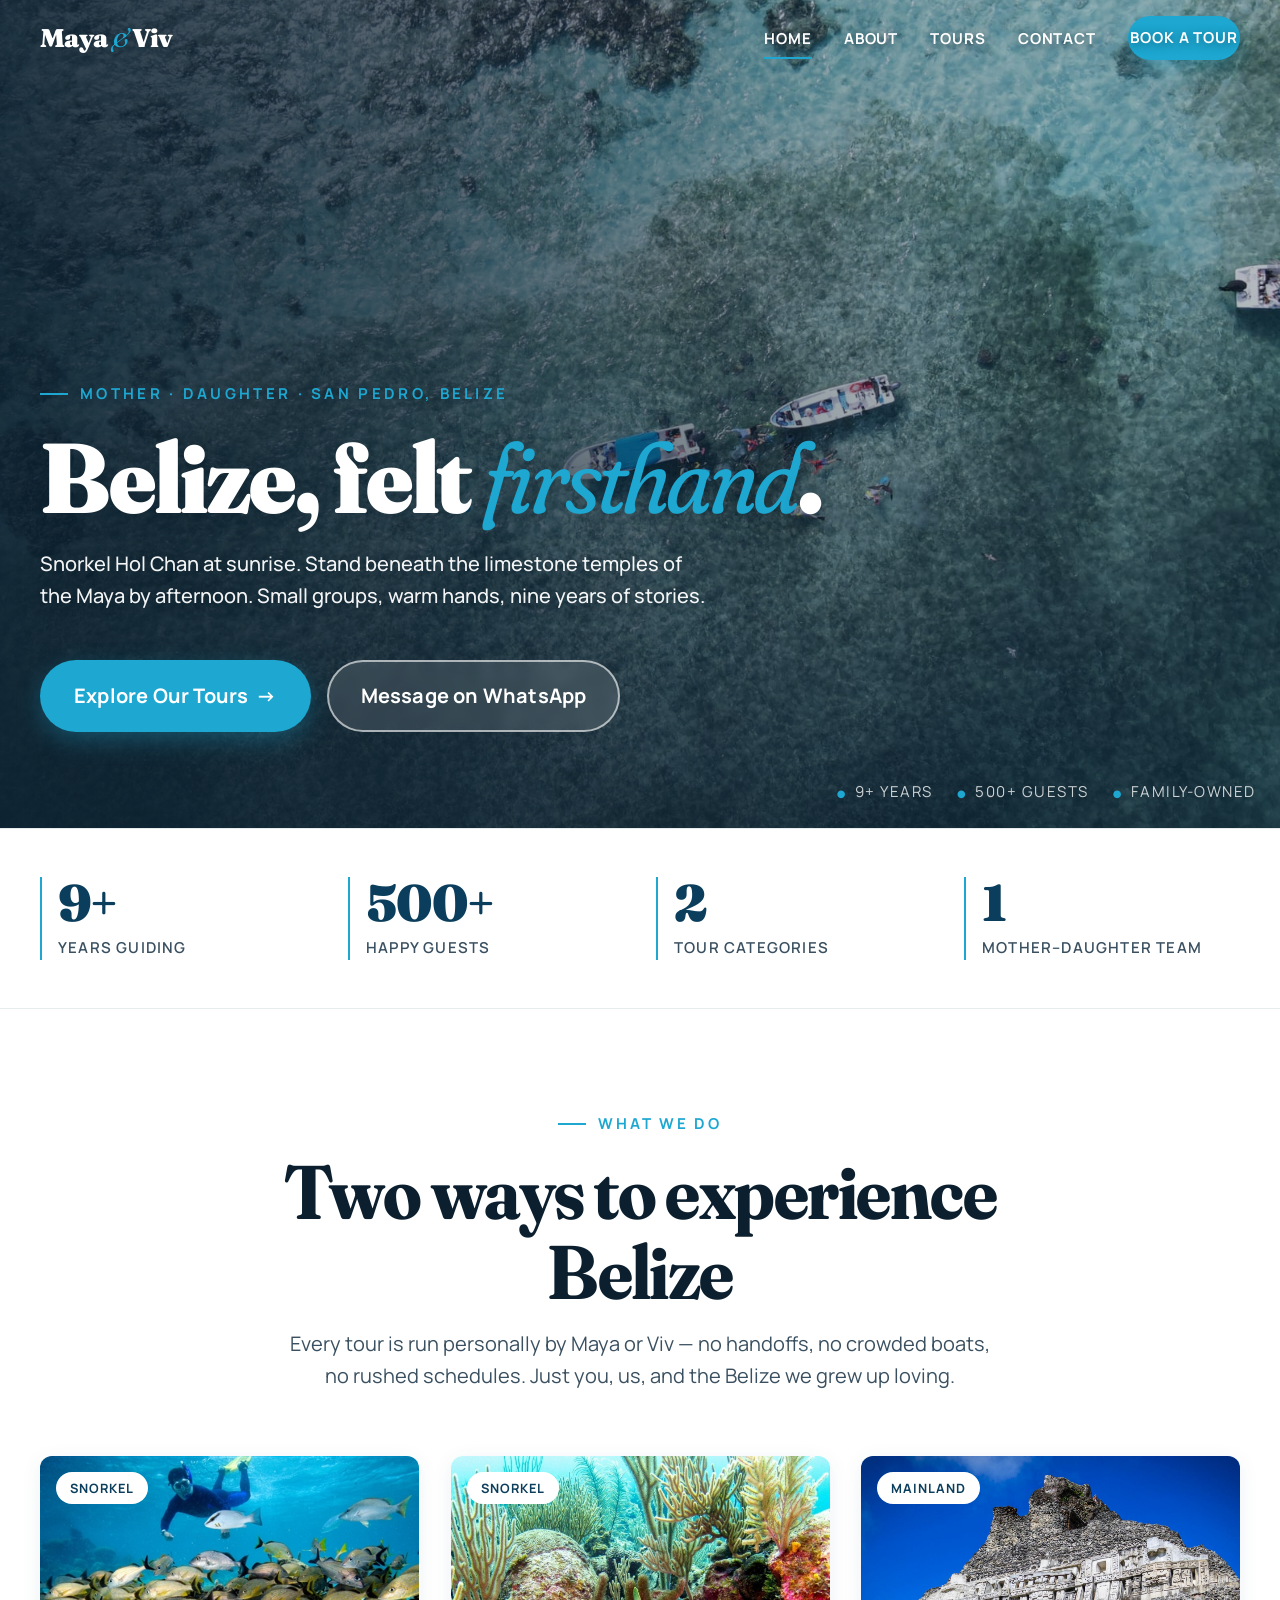
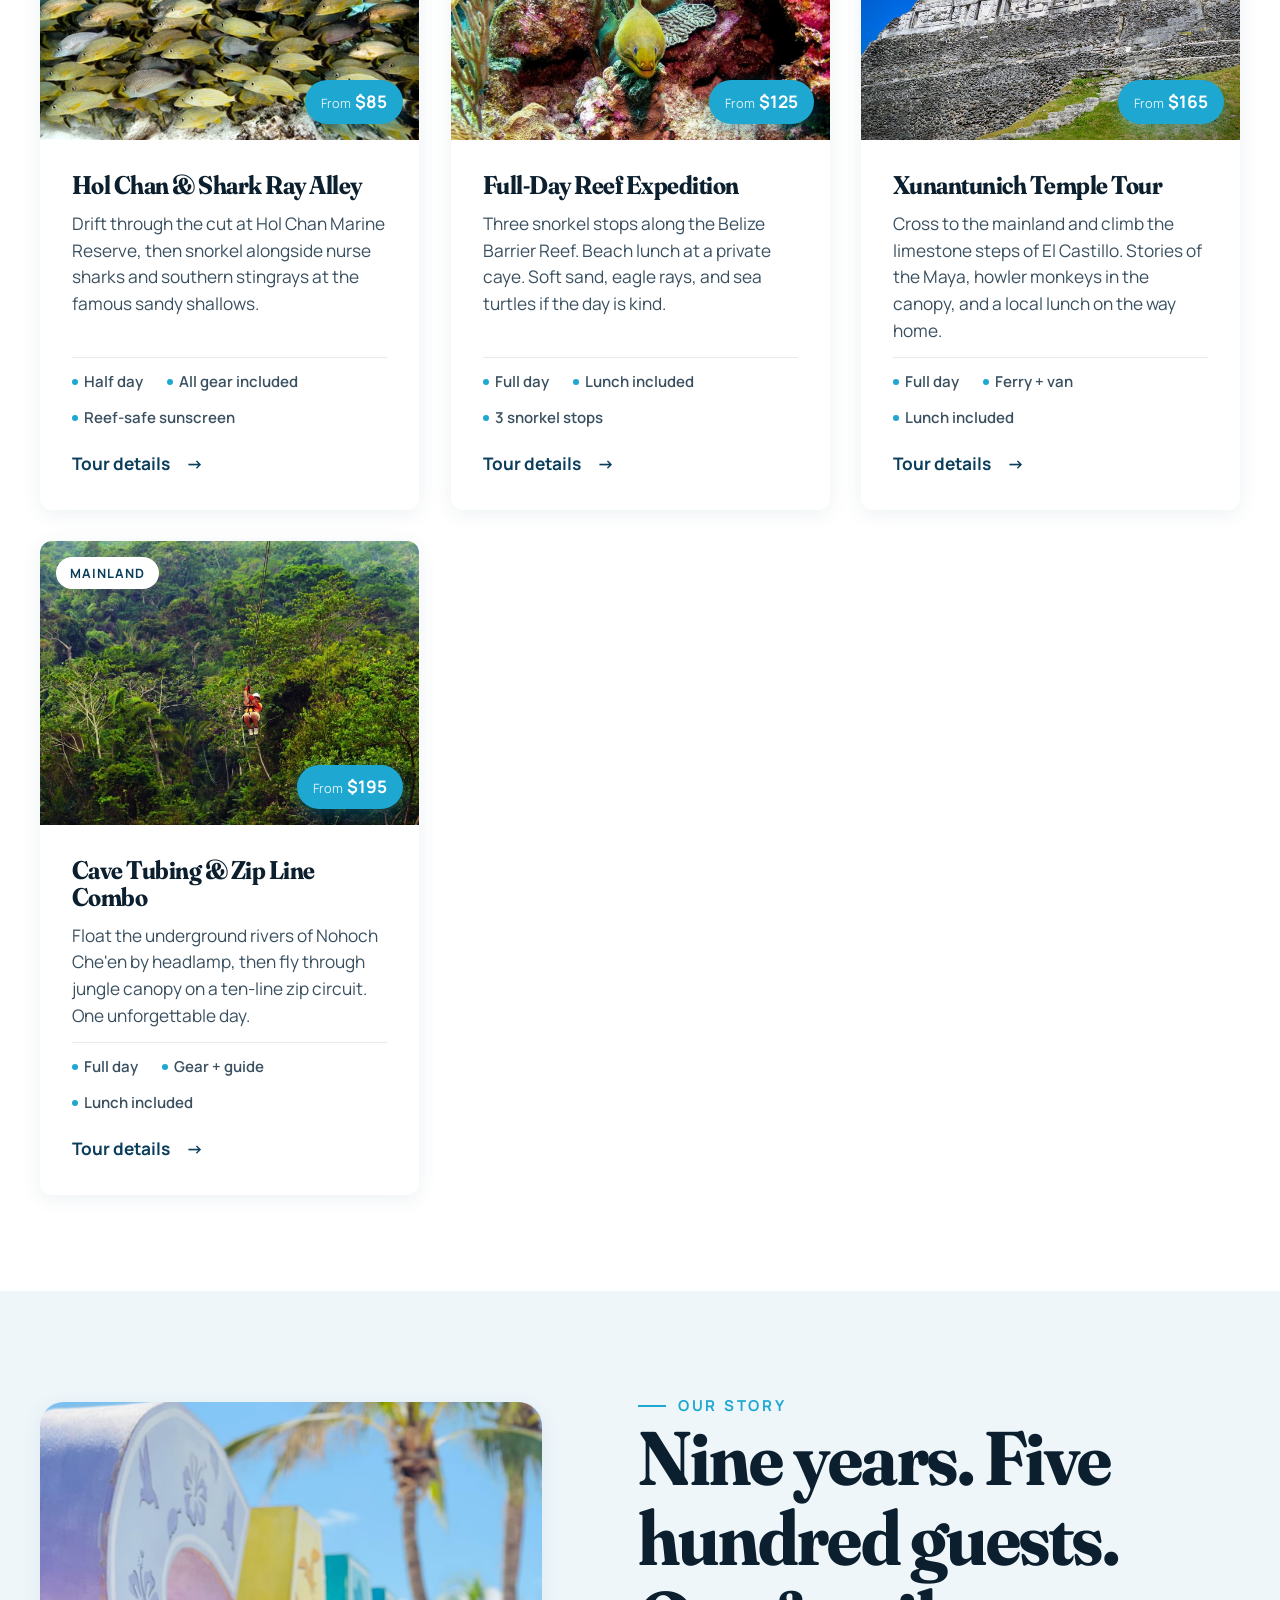
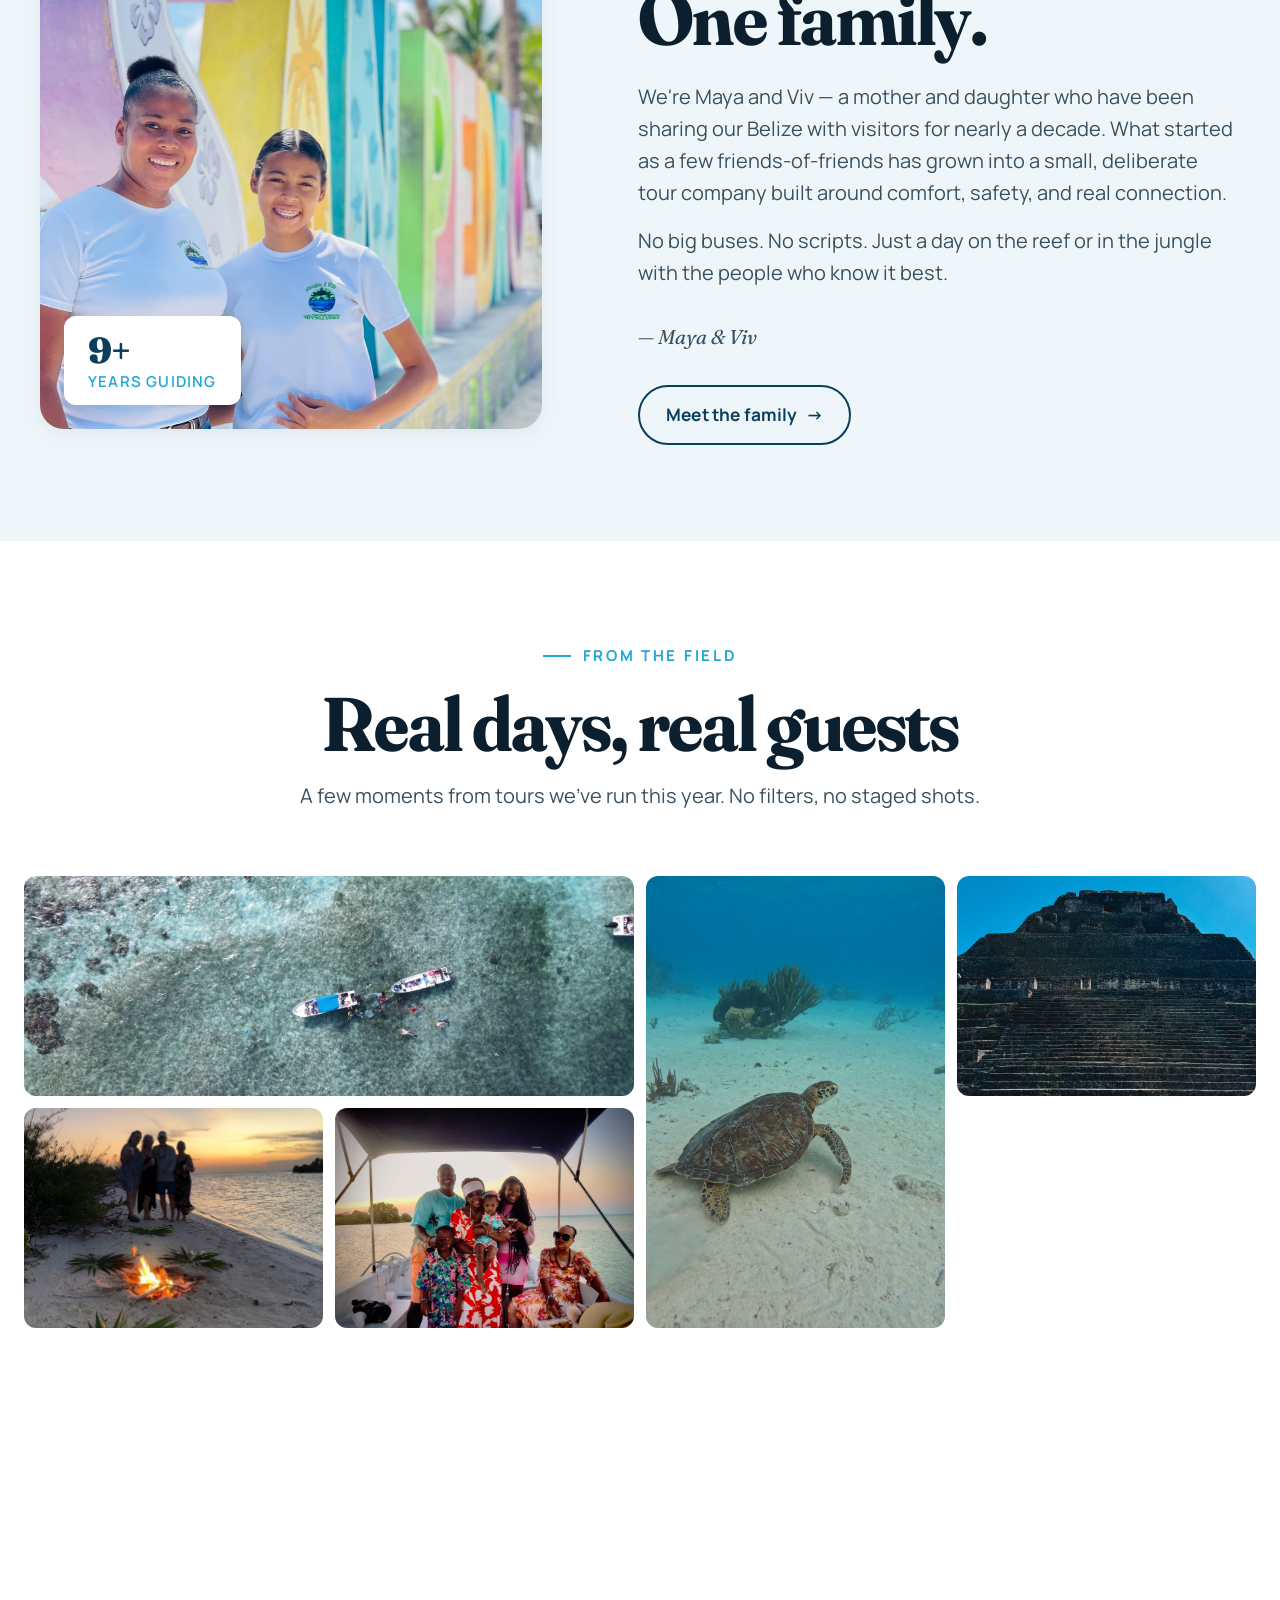
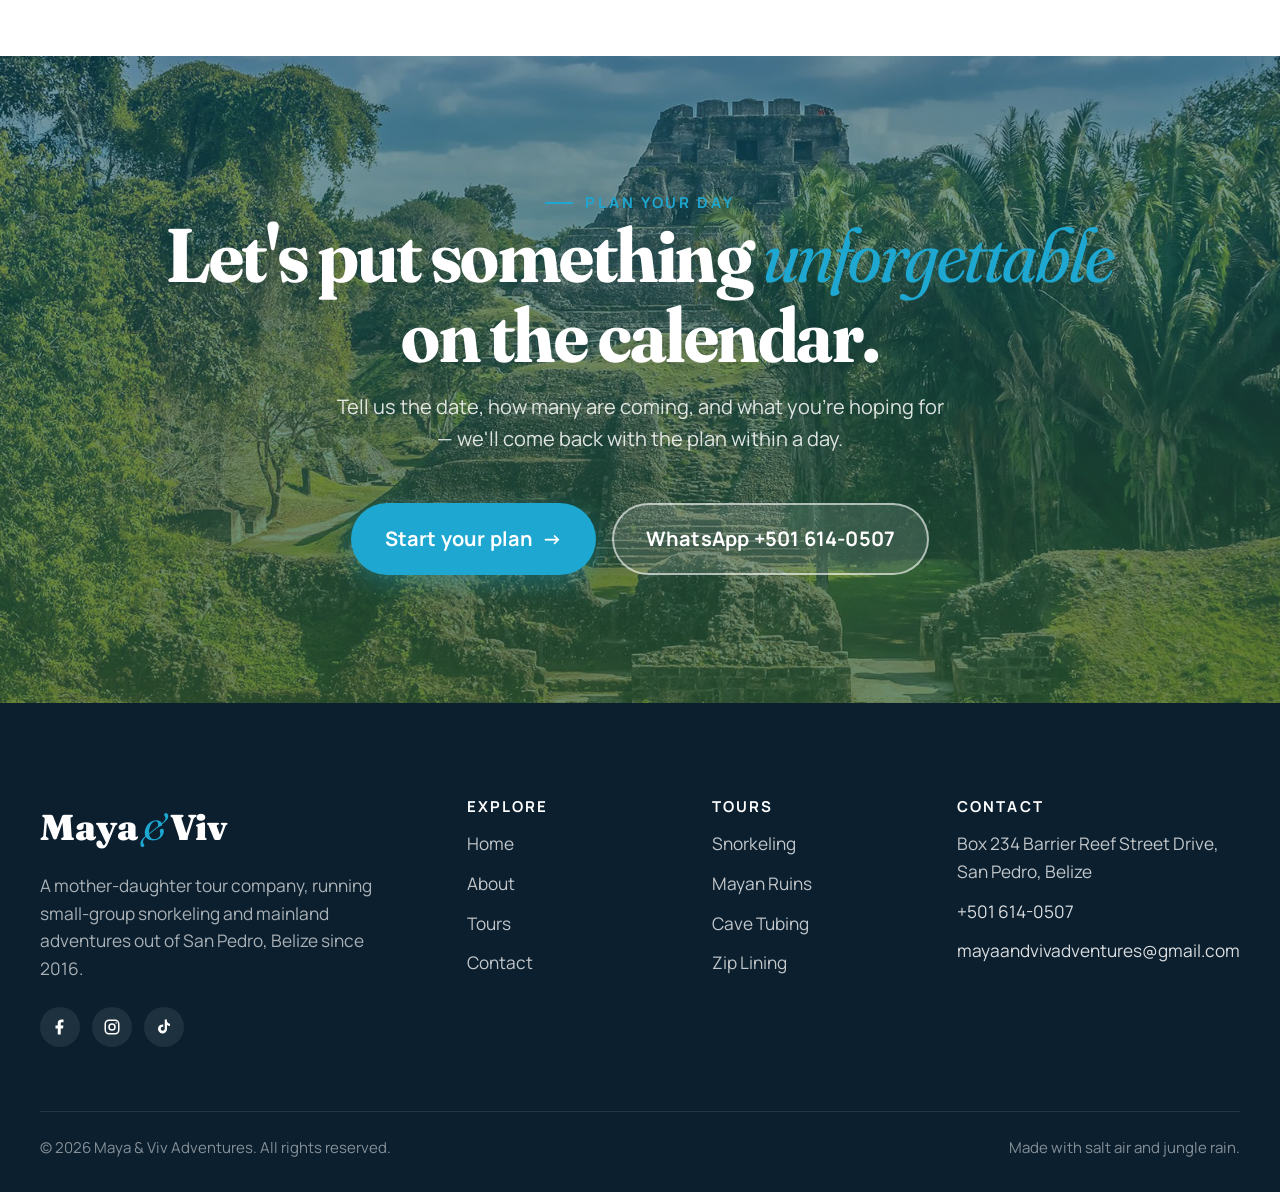
==== commit fb0f29a8: "Five polish items: desktop CTA, WhatsApp banner, reassurance copy, drawer icon, sticky pill, clickab" ====
--- a/index.html
+++ b/index.html
@@ -31,8 +31,8 @@
             <span class="nav-cta-eyebrow">Ready to go?</span>
             <a href="contact.html" class="btn btn-primary nav-cta">Book a Tour</a>
             <div class="nav-cta-meta">
-              <a href="tel:+5016140507" class="nav-cta-phone">+501 614-0507</a>
-              <span class="nav-cta-reassure">Replies within 24h</span>
+              <a href="https://wa.me/5016140507" target="_blank" rel="noopener" class="nav-cta-phone">+501 614-0507</a>
+              <span class="nav-cta-reassure">Maya or Viv replies personally</span>
             </div>
           </li>
         </ul>
@@ -297,6 +297,11 @@
     </div>
   </footer>
 
+  <!-- Sticky WhatsApp pill -->
+  <a class="sticky-whatsapp" href="https://wa.me/5016140507" target="_blank" rel="noopener" aria-label="Message us on WhatsApp">
+    <svg viewBox="0 0 24 24" aria-hidden="true"><path d="M17.6 14.2c-.3-.1-1.7-.8-2-.9-.3-.1-.5-.1-.7.1-.2.3-.8.9-1 1.1-.2.2-.4.2-.6.1-.9-.4-1.9-1-2.7-2-.3-.4-.4-.7-.6-.9-.2-.2-.1-.4 0-.5.1-.1.3-.3.4-.5.1-.2.2-.3.2-.5 0-.2.1-.4 0-.5-.1-.1-.7-1.6-.9-2.2-.2-.6-.4-.5-.5-.5H8.1c-.2 0-.5.1-.7.4-.2.3-1 .9-1 2.3s1 2.7 1.1 2.9c.1.2 2 3.1 4.8 4.2.7.3 1.2.5 1.6.6.7.2 1.3.2 1.8.1.6-.1 1.7-.7 1.9-1.3.2-.7.2-1.2.2-1.3-.1-.1-.3-.2-.6-.4zM12 2C6.5 2 2 6.5 2 12c0 1.8.5 3.5 1.3 5L2 22l5.1-1.3C8.5 21.5 10.2 22 12 22c5.5 0 10-4.5 10-10S17.5 2 12 2zm0 18c-1.6 0-3.2-.4-4.5-1.2l-.3-.2-3.2.8.9-3.1-.2-.3A8 8 0 0 1 12 4a8 8 0 0 1 0 16z"/></svg>
+  </a>
+
   <script src="assets/js/main.js" defer></script>
 </body>
 </html>
--- a/assets/css/style.css
+++ b/assets/css/style.css
@@ -335,12 +335,23 @@
 .nav-links a[aria-current="page"]::after { transform: scaleX(1); }
 
 .nav-cta {
-  padding: 13px 28px;
+  padding: 16px 30px;
   font-size: var(--step-0);
   font-weight: 700;
-  letter-spacing: 0.04em;
+  letter-spacing: 0.06em;
   text-transform: uppercase;
-}
+  color: #fff !important;
+  display: inline-flex;
+  align-items: center;
+  gap: 8px;
+}
+.nav-cta::after {
+  content: "→";
+  font-family: var(--body);
+  font-weight: 700;
+  transition: transform var(--t-base) var(--ease);
+}
+.nav-cta:hover::after { transform: translateX(4px); }
 
 /* drawer CTA group — eyebrow + CTA + phone row, mobile only */
 .nav-cta-group { list-style: none; display: contents; }
@@ -482,11 +493,11 @@
   .nav-cta-phone::before {
     content: "";
     display: inline-block;
-    width: 14px;
-    height: 14px;
-    background-color: currentColor;
-    -webkit-mask: url("data:image/svg+xml;utf8,<svg xmlns='http://www.w3.org/2000/svg' viewBox='0 0 24 24' fill='none' stroke='black' stroke-width='2.2' stroke-linecap='round' stroke-linejoin='round'><path d='M22 16.92v3a2 2 0 0 1-2.18 2 19.79 19.79 0 0 1-8.63-3.07 19.5 19.5 0 0 1-6-6A19.79 19.79 0 0 1 2.12 4.18 2 2 0 0 1 4.11 2h3a2 2 0 0 1 2 1.72 12.84 12.84 0 0 0 .7 2.81 2 2 0 0 1-.45 2.11L8.09 9.91a16 16 0 0 0 6 6l1.27-1.27a2 2 0 0 1 2.11-.45 12.84 12.84 0 0 0 2.81.7A2 2 0 0 1 22 16.92z'/></svg>") center/contain no-repeat;
-    mask: url("data:image/svg+xml;utf8,<svg xmlns='http://www.w3.org/2000/svg' viewBox='0 0 24 24' fill='none' stroke='black' stroke-width='2.2' stroke-linecap='round' stroke-linejoin='round'><path d='M22 16.92v3a2 2 0 0 1-2.18 2 19.79 19.79 0 0 1-8.63-3.07 19.5 19.5 0 0 1-6-6A19.79 19.79 0 0 1 2.12 4.18 2 2 0 0 1 4.11 2h3a2 2 0 0 1 2 1.72 12.84 12.84 0 0 0 .7 2.81 2 2 0 0 1-.45 2.11L8.09 9.91a16 16 0 0 0 6 6l1.27-1.27a2 2 0 0 1 2.11-.45 12.84 12.84 0 0 0 2.81.7A2 2 0 0 1 22 16.92z'/></svg>") center/contain no-repeat;
+    width: 16px;
+    height: 16px;
+    background-color: #25D366;
+    -webkit-mask: url("data:image/svg+xml;utf8,<svg xmlns='http://www.w3.org/2000/svg' viewBox='0 0 24 24' fill='black'><path d='M17.6 14.2c-.3-.1-1.7-.8-2-.9-.3-.1-.5-.1-.7.1-.2.3-.8.9-1 1.1-.2.2-.4.2-.6.1-.9-.4-1.9-1-2.7-2-.3-.4-.4-.7-.6-.9-.2-.2-.1-.4 0-.5.1-.1.3-.3.4-.5.1-.2.2-.3.2-.5 0-.2.1-.4 0-.5-.1-.1-.7-1.6-.9-2.2-.2-.6-.4-.5-.5-.5H8.1c-.2 0-.5.1-.7.4-.2.3-1 .9-1 2.3s1 2.7 1.1 2.9c.1.2 2 3.1 4.8 4.2.7.3 1.2.5 1.6.6.7.2 1.3.2 1.8.1.6-.1 1.7-.7 1.9-1.3.2-.7.2-1.2.2-1.3-.1-.1-.3-.2-.6-.4zM12 2C6.5 2 2 6.5 2 12c0 1.8.5 3.5 1.3 5L2 22l5.1-1.3C8.5 21.5 10.2 22 12 22c5.5 0 10-4.5 10-10S17.5 2 12 2zm0 18c-1.6 0-3.2-.4-4.5-1.2l-.3-.2-3.2.8.9-3.1-.2-.3A8 8 0 0 1 12 4a8 8 0 0 1 0 16z'/></svg>") center/contain no-repeat;
+    mask: url("data:image/svg+xml;utf8,<svg xmlns='http://www.w3.org/2000/svg' viewBox='0 0 24 24' fill='black'><path d='M17.6 14.2c-.3-.1-1.7-.8-2-.9-.3-.1-.5-.1-.7.1-.2.3-.8.9-1 1.1-.2.2-.4.2-.6.1-.9-.4-1.9-1-2.7-2-.3-.4-.4-.7-.6-.9-.2-.2-.1-.4 0-.5.1-.1.3-.3.4-.5.1-.2.2-.3.2-.5 0-.2.1-.4 0-.5-.1-.1-.7-1.6-.9-2.2-.2-.6-.4-.5-.5-.5H8.1c-.2 0-.5.1-.7.4-.2.3-1 .9-1 2.3s1 2.7 1.1 2.9c.1.2 2 3.1 4.8 4.2.7.3 1.2.5 1.6.6.7.2 1.3.2 1.8.1.6-.1 1.7-.7 1.9-1.3.2-.7.2-1.2.2-1.3-.1-.1-.3-.2-.6-.4zM12 2C6.5 2 2 6.5 2 12c0 1.8.5 3.5 1.3 5L2 22l5.1-1.3C8.5 21.5 10.2 22 12 22c5.5 0 10-4.5 10-10S17.5 2 12 2zm0 18c-1.6 0-3.2-.4-4.5-1.2l-.3-.2-3.2.8.9-3.1-.2-.3A8 8 0 0 1 12 4a8 8 0 0 1 0 16z'/></svg>") center/contain no-repeat;
   }
   .nav-cta-reassure {
     font-size: var(--step--1);
@@ -832,10 +843,26 @@
   font-size: var(--step-0);
   margin-top: var(--s-2);
   transition: gap var(--t-base) var(--ease), color var(--t-base) var(--ease);
-}
-.tour-card-link::after { content: "→"; transition: transform var(--t-base) var(--ease); }
+  position: static;
+}
+.tour-card-link::after {
+  content: "";
+  position: absolute;
+  inset: 0;
+  z-index: 1;
+}
+.tour-card-link::before {
+  content: "→";
+  transition: transform var(--t-base) var(--ease);
+  order: 1;
+  margin-left: var(--s-2);
+}
 .tour-card-link:hover { color: var(--coral); }
-.tour-card-link:hover::after { transform: translateX(6px); }
+.tour-card:hover .tour-card-link::before { transform: translateX(6px); }
+
+/* keep badges/prices/meta above the stretched link so they stay readable */
+.tour-card-badge,
+.tour-card-price { z-index: 2; }
 
 /* ---------- About teaser (split) ---------- */
 .split {
@@ -1430,3 +1457,119 @@
 .text-center { text-align: center; }
 .mt-7 { margin-top: var(--s-7); }
 .mb-6 { margin-bottom: var(--s-6); }
+
+/* ---------- WhatsApp banner (contact page) ---------- */
+.whatsapp-banner {
+  background: linear-gradient(135deg, rgba(29,167,209,0.08), rgba(37,211,102,0.08));
+  border: 1px solid rgba(29,167,209,0.15);
+  border-radius: var(--r-block);
+  padding: var(--s-7);
+  margin-bottom: var(--s-7);
+  display: grid;
+  grid-template-columns: 1fr auto;
+  gap: var(--s-6);
+  align-items: center;
+}
+
+.whatsapp-banner-copy .eyebrow {
+  color: var(--green-mid);
+  margin-bottom: var(--s-3);
+}
+.whatsapp-banner-copy h3 {
+  font-size: var(--step-3);
+  margin-bottom: var(--s-3);
+}
+.whatsapp-banner-copy p {
+  color: var(--ink-soft);
+  font-size: var(--step-0);
+  margin: 0;
+  max-width: 48ch;
+}
+
+.whatsapp-banner .btn-whatsapp {
+  background: #25D366;
+  color: #fff;
+  padding: 18px 28px;
+  font-weight: 700;
+  letter-spacing: 0.04em;
+  text-transform: uppercase;
+  font-size: var(--step-0);
+  border-radius: var(--r-pill);
+  box-shadow: 0 10px 30px -10px rgba(37,211,102,0.55), inset 0 1px 0 rgba(255,255,255,0.22);
+  display: inline-flex;
+  align-items: center;
+  gap: var(--s-2);
+  transition: transform var(--t-fast) var(--ease), background var(--t-fast) var(--ease);
+  white-space: nowrap;
+}
+.whatsapp-banner .btn-whatsapp:hover {
+  background: #1FBE58;
+  transform: translateY(-2px);
+}
+.whatsapp-banner .btn-whatsapp svg {
+  width: 20px; height: 20px; fill: currentColor;
+}
+
+@media (max-width: 768px) {
+  .whatsapp-banner {
+    grid-template-columns: 1fr;
+    padding: var(--s-5);
+    text-align: left;
+  }
+  .whatsapp-banner .btn-whatsapp {
+    width: 100%;
+    justify-content: center;
+  }
+}
+
+/* ---------- Sticky WhatsApp pill (site-wide) ---------- */
+.sticky-whatsapp {
+  position: fixed;
+  right: 20px;
+  bottom: 20px;
+  bottom: calc(20px + env(safe-area-inset-bottom));
+  width: 60px;
+  height: 60px;
+  border-radius: 50%;
+  background: #25D366;
+  color: #fff;
+  display: inline-flex;
+  align-items: center;
+  justify-content: center;
+  box-shadow: 0 12px 32px -8px rgba(37,211,102,0.55), 0 4px 12px rgba(0,0,0,0.15);
+  z-index: 95;
+  opacity: 0;
+  transform: translateY(20px) scale(0.85);
+  pointer-events: none;
+  transition: opacity var(--t-base) var(--ease),
+              transform var(--t-base) var(--ease),
+              background var(--t-fast) var(--ease);
+}
+.sticky-whatsapp.is-visible {
+  opacity: 1;
+  transform: translateY(0) scale(1);
+  pointer-events: auto;
+}
+.sticky-whatsapp:hover {
+  background: #1FBE58;
+  transform: translateY(-3px) scale(1.05);
+}
+.sticky-whatsapp svg {
+  width: 30px; height: 30px; fill: currentColor;
+}
+.sticky-whatsapp::before {
+  content: "";
+  position: absolute;
+  inset: -4px;
+  border-radius: 50%;
+  border: 2px solid rgba(37,211,102,0.35);
+  animation: sw-pulse 2.6s ease-out infinite;
+  pointer-events: none;
+}
+@keyframes sw-pulse {
+  0% { transform: scale(0.9); opacity: 0.8; }
+  80%, 100% { transform: scale(1.4); opacity: 0; }
+}
+@media (prefers-reduced-motion: reduce) {
+  .sticky-whatsapp::before { animation: none; }
+}
